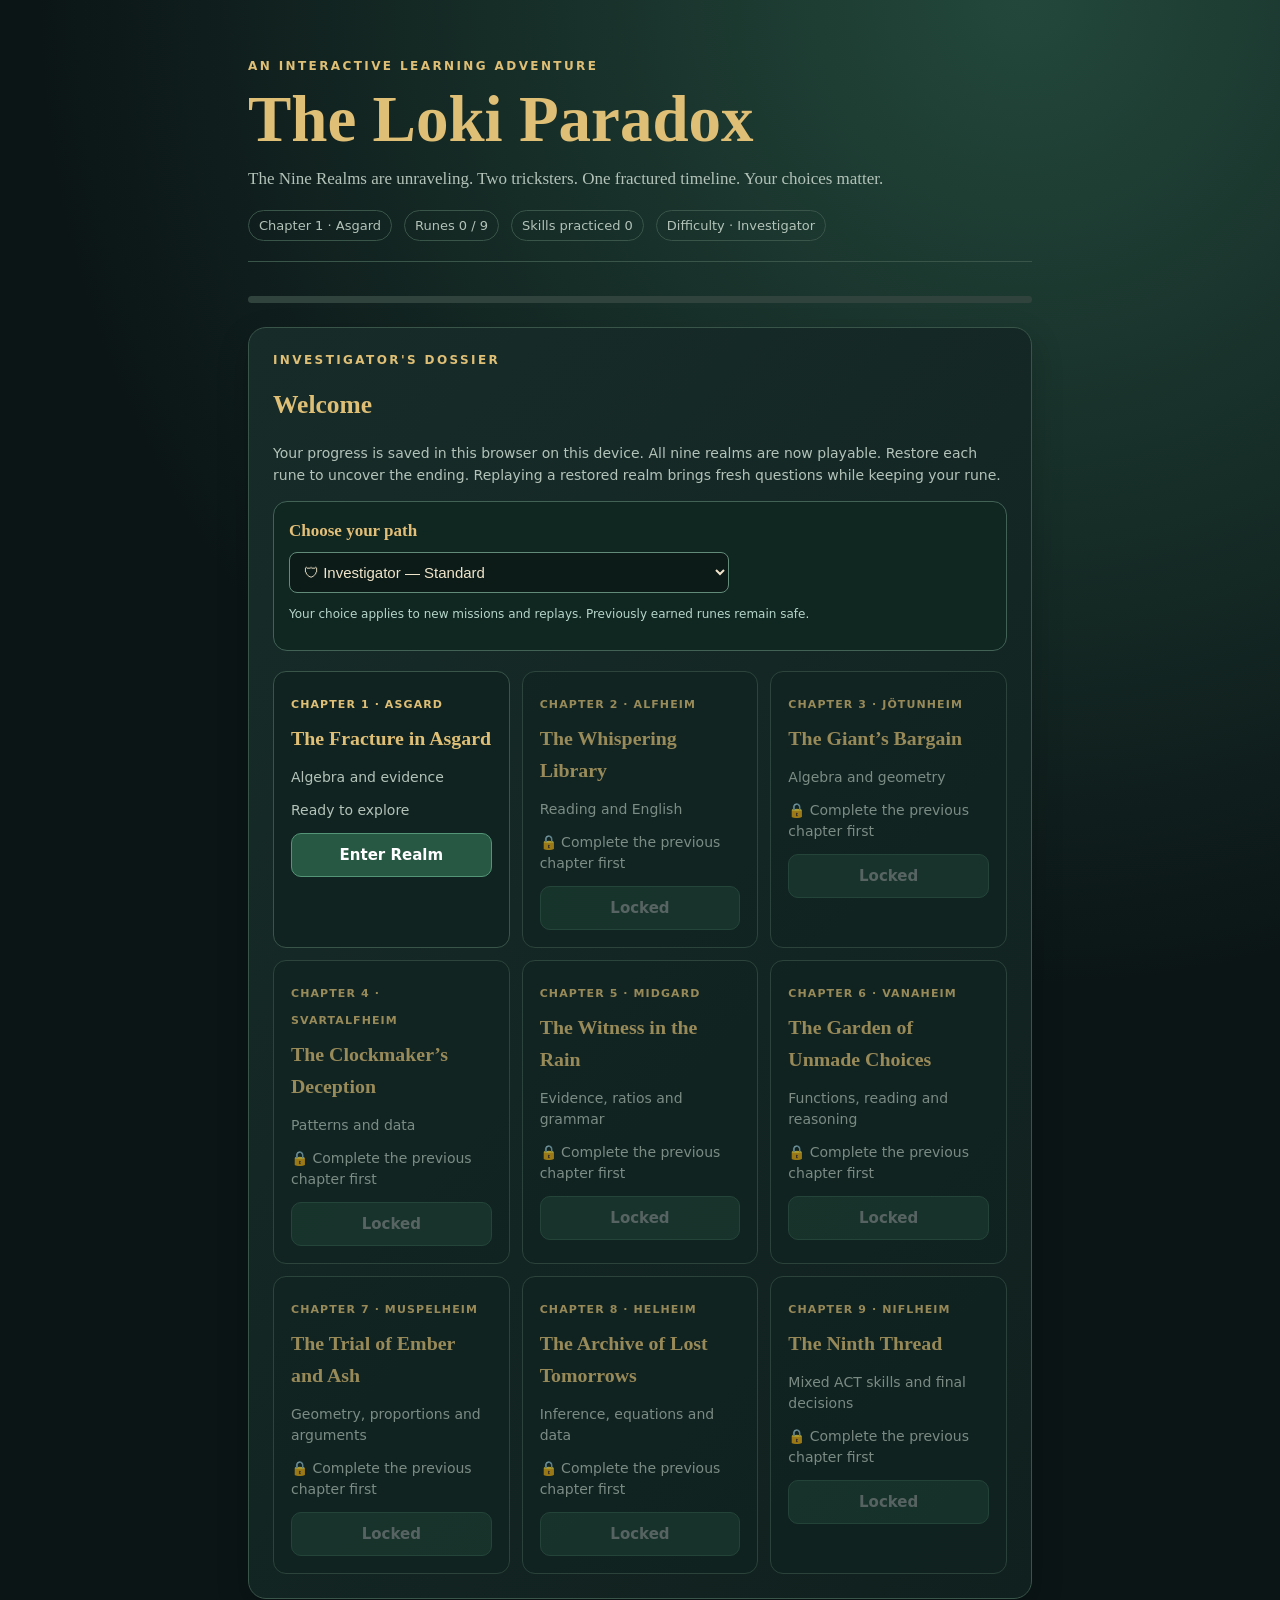
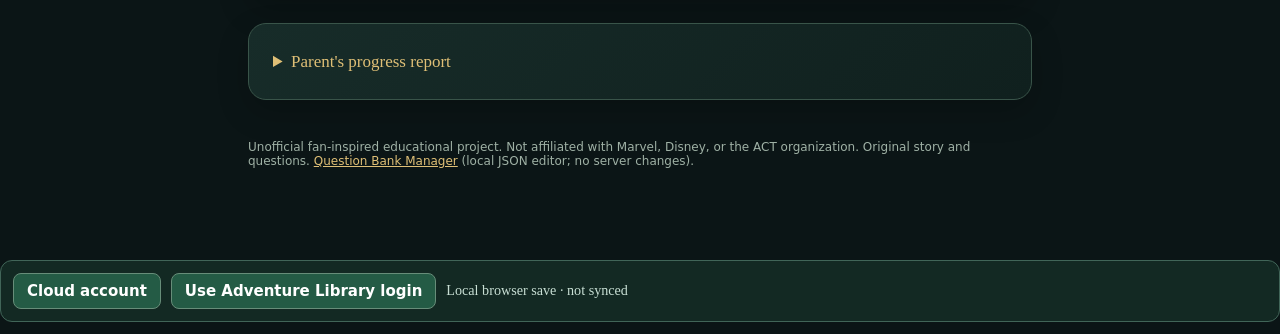
==== loki/index.html @ 4cac071f "Add files via upload" ====
<!doctype html><html lang="en"><head><meta charset="utf-8"><meta name="viewport" content="width=device-width,initial-scale=1"><title>The Loki Paradox — Nine Realms</title><style>:root{color-scheme:dark;--bg:#0b1516;--panel:#142624;--line:#395449;--gold:#dfbf76;--ink:#f3eddc;--muted:#b3c3b9;--green:#4fbb91}*{box-sizing:border-box}body{margin:0;background:radial-gradient(circle at 80% 0,#23483b,transparent 45%),var(--bg);color:var(--ink);font:17px/1.6 Georgia,serif}main{max-width:820px;margin:0 auto;padding:30px 18px 80px}.eyebrow{font:700 12px/1.4 system-ui;letter-spacing:.2em;color:var(--gold);text-transform:uppercase}h1{font-size:clamp(38px,7vw,65px);line-height:1.05;margin:10px 0;color:var(--gold)}h2{color:var(--gold);line-height:1.2}p{margin:12px 0}header{padding:28px 0 20px;border-bottom:1px solid var(--line)}.sub{color:var(--muted)}.panel{background:linear-gradient(135deg,#172c29,#10201e);border:1px solid var(--line);border-radius:18px;padding:24px;margin:24px 0;box-shadow:0 12px 32px #0003}.actions{display:flex;flex-wrap:wrap;gap:10px;margin-top:22px}button{background:#275844;border:1px solid #549577;border-radius:10px;color:white;padding:12px 17px;cursor:pointer;font:600 15px system-ui}button:hover,button:focus-visible{background:#387658;outline:2px solid var(--gold);outline-offset:2px}button.secondary{background:transparent;border-color:#657b6d}button:disabled{opacity:.45;cursor:not-allowed}.topnav{display:flex;justify-content:flex-end;gap:10px;margin-top:16px}.topnav button{font-size:13px;padding:9px 13px}.menu-note{color:var(--muted);font:14px/1.6 system-ui}input{background:#0c1a19;border:1px solid #718d7d;border-radius:8px;padding:12px;color:white;font:inherit;width:100%;max-width:360px}.choices{display:grid;grid-template-columns:repeat(auto-fit,minmax(220px,1fr));gap:10px;margin-top:20px}.choices button{text-align:left;background:#19332d;min-height:64px}.choices button.selected{border-color:var(--gold);background:#385039}.feedback{border-left:3px solid var(--gold);padding:12px 16px;margin:18px 0;background:#25352d}.success{border-color:var(--green)}.bad{border-color:#e7a176}.stats{display:flex;flex-wrap:wrap;gap:12px;color:var(--muted);font:13px system-ui;margin-top:18px}.stats span{border:1px solid var(--line);padding:7px 10px;border-radius:30px}.hidden{display:none}.rune{font-size:55px;color:var(--gold);text-align:center}.small{font:13px/1.5 system-ui;color:var(--muted)}.progress{height:7px;background:#30443d;border-radius:20px;overflow:hidden;margin:18px 0}.progress>div{height:100%;background:var(--gold);transition:width .3s}.art{height:180px;display:grid;place-items:center;background:radial-gradient(ellipse at center,#4d805a44,transparent 70%);font-size:110px;text-shadow:0 0 35px #6edca366}.story{white-space:pre-line}footer{font:12px system-ui;color:#9fb1a5;margin-top:40px}summary{cursor:pointer;color:var(--gold)}@media(max-width:550px){.panel{padding:18px}main{padding:18px 14px}}.chapter-grid{display:grid;grid-template-columns:repeat(auto-fit,minmax(210px,1fr));gap:12px;margin-top:18px}.chapter-card{padding:17px;border:1px solid var(--line);border-radius:13px;background:#102320}.chapter-card h3{color:var(--gold);margin:7px 0}.chapter-card p{font:14px/1.5 system-ui;color:var(--muted)}.chapter-card button{width:100%}.chapter-card.locked{opacity:.65}.rune-earned{display:flex;align-items:center;gap:11px;color:var(--gold)!important}.rune-earned .rune-mark{font:36px/1 Georgia,serif;color:var(--gold);text-shadow:0 0 15px #dfbf7666;min-width:40px;text-align:center}.rune-earned .rune-label{font:13px/1.4 system-ui;color:#c9e3d3}.tag{font:700 11px system-ui;letter-spacing:.1em;text-transform:uppercase;color:var(--gold)}.quote{border-left:3px solid var(--gold);padding-left:15px;margin:18px 0;color:#e8d6a6}.report-table{width:100%;border-collapse:collapse;font:14px/1.6 system-ui}.report-table td{border-bottom:1px solid var(--line);padding:7px 4px}.report-table td:last-child{text-align:right} .difficulty-panel{border:1px solid #426256;border-radius:14px;padding:15px;margin:14px 0 20px;background:#102621}.difficulty-panel label{display:block;font-weight:700;color:#e3bf77;margin-bottom:8px}.difficulty-panel select{background:#0c1b18;color:#f0e5ca;border:1px solid #638b79;border-radius:8px;padding:10px;width:100%;max-width:440px;font-size:15px}.difficulty-panel .small{font-size:12px;color:#b6d5c9}</style><script src="config.js"></script>
<style>
.cloudbar{display:flex;align-items:center;gap:10px;flex-wrap:wrap;margin:12px 0;padding:12px;border:1px solid #416558;border-radius:12px;background:#132923}.cloudbar button{border:1px solid #678d79;border-radius:8px;background:#245b45;color:#fff;padding:8px 13px;cursor:pointer}.cloudbar small{color:#c8dfd4}.cloudmodal{border:1px solid #688978;border-radius:14px;background:#142522;color:#fff;max-width:440px;width:calc(100% - 30px);padding:24px}.cloudmodal input{display:block;width:100%;padding:11px;margin:8px 0 14px;background:#091714;color:white;border:1px solid #718b7f;border-radius:7px}.cloudmodal button{padding:10px;margin:5px;border:1px solid #789c87;background:#265b46;color:white;border-radius:7px;cursor:pointer}.cloudmodal p{color:#c4d9ce}.cloudmodal::backdrop{background:#000b}
</style>
</head><body><main><header><div class="eyebrow">An interactive learning adventure</div><h1>The Loki Paradox</h1><p class="sub">The Nine Realms are unraveling. Two tricksters. One fractured timeline. Your choices matter.</p><div class="stats"><span id="chapterStat">Chapter 1 · Asgard</span><span id="runeStat">Runes 0 / 9</span><span id="skillStat">Skills practiced 0</span><span id="difficultyStat">Difficulty · Investigator</span></div></header><nav class="topnav"><button id="saveExit" class="secondary" type="button">Save &amp; Exit</button></nav><div class="progress"><div id="bar" style="width:0%"></div></div><section class="panel" id="game" aria-live="polite"></section><details class="panel"><summary>Parent's progress report</summary><div id="report"></div><p class="small">Progress is saved only in this browser on this device. No information is transmitted to a server.</p><button class="secondary" id="reset">Reset adventure</button></details><footer>Unofficial fan-inspired educational project. Not affiliated with Marvel, Disney, or the ACT organization. Original story and questions. <a href="question-manager.html" style="color:var(--gold)">Question Bank Manager</a> (local JSON editor; no server changes).</footer></main><div class="cloudbar"><button type="button" id="cloudButton">Cloud account</button><button type="button" id="libraryConnect">Use Adventure Library login</button><small id="cloudStatus" role="status">Local browser save · not synced</small></div>
<dialog id="cloudDialog" class="cloudmodal"><h2>Cloud progress</h2><p>Use a nickname and password to sync between devices. No email address needed.</p><label for="cloudUser">Username</label><input id="cloudUser" autocomplete="username" maxlength="60"><label for="cloudPass">Password (12+ characters)</label><input id="cloudPass" type="password" autocomplete="current-password"><div><button id="cloudLogin" type="button">Sign in</button><button id="cloudRegister" type="button">Create account</button><button id="cloudLogout" type="button">Sign out</button><button id="cloudClose" type="button">Close</button></div><p id="cloudMessage" role="status"></p></dialog>
<script>
const KEY='loki-paradox-v1';
const chapters=[
{realm:'Asgard',name:'The Fracture in Asgard',rune:'ᚨ',theme:'Algebra and evidence',intro:`A doorway of green fire opens beneath your feet. When the world steadies, you stand in a hall threaded with golden light. A man in a rumpled TVA jacket studies a glowing device. Beside him, a figure in ancient Asgardian armor examines a cracked rune.\n\n“Wonderful,” says the first. “They sent us an investigator.”\n\n“An investigator who might actually be useful,” replies the second.\n\nThey both turn toward you.`,choices:['Ask why either Loki should be trusted.','Demand to see the broken rune.','Ask what happened to Yggdrasil.'],replies:['“Excellent instinct,” says the armored Loki. “Distrust is healthy.” The TVA Loki sighs. “In moderation.”','“Direct. I approve,” says the TVA Loki. “You approve of anything that moves the conversation along,” replies the other.','“Someone cut a thread at the roots,” says the armored Loki. “And naturally,” adds the TVA Loki, “everyone suspects us.”'],puzzles:[
{skill:'Algebra I · Linear equations',title:'The Broken Coordinate',story:'The first seal is inscribed with a numerical ward. “A child could solve this,” says the TVA Loki. His mythic counterpart raises an eyebrow. “Then you should have no difficulty.”',question:'3x + 7 = 28. What is x?',answers:['5','7','9','12'],correct:1,hint:'Undo the addition first: subtract 7 from both sides.',explain:'3x + 7 = 28 → 3x = 21 → x = 7.'},
{skill:'English · Punctuation',title:'The Archivist’s Report',story:'A TVA report has been tampered with. Its punctuation determines whether the warning can be trusted.',question:'Which sentence is correctly punctuated?',answers:['Loki however refused to explain.','Loki, however, refused to explain.','Loki however, refused to explain.','Loki, however refused to explain.'],correct:1,hint:'“However” interrupts the sentence and needs punctuation on both sides.',explain:'When “however” is an interrupter, commas set it off: “Loki, however, refused to explain.”'},
{skill:'Algebra I · Substitution',title:'The Nine-Realm Gate',story:'The gate requires a value, not a guess. Beyond it, the branches of Yggdrasil tremble.',question:'If y = 2x + 3 and x = 4, what is y?',answers:['9','11','14','17'],correct:1,hint:'Replace x with 4, then multiply before adding.',explain:'y = 2(4) + 3 = 8 + 3 = 11.'},
{skill:'Reading · Evidence',title:'The Trickster’s Testimony',story:'A witness statement reads: “The portal opened only after the bell rang. Before the bell, the corridor was empty.”',question:'Which conclusion is best supported?',answers:['Someone opened the portal before the bell.','The corridor was occupied before the bell.','The portal opened after the bell rang.','The bell caused the portal to malfunction.'],correct:2,hint:'Choose what the statement directly supports, not a possible explanation.',explain:'The statement explicitly places the portal opening after the bell. It does not establish a cause.'},
{skill:'Algebra I · Inequalities',title:'The Last Thread',story:'A final rune glows above a collapsing bridge. “There is still time,” Loki says. “Probably.”',question:'Solve: 2x − 3 > 7',answers:['x > 2','x > 5','x < 5','x > 10'],correct:1,hint:'Add 3 to both sides, then divide both sides by 2.',explain:'2x − 3 > 7 → 2x > 10 → x > 5.'}],end:`The rune rises from the stone and settles into your palm, warm as sunlight. High above, a fractured branch of Yggdrasil knits itself together.\n\n“Impressive,” says the TVA Loki, sounding almost sincere.\n\nThe other Loki studies the horizon. “Eight realms remain. And whoever started this knows we are coming.”`},
{realm:'Alfheim',name:'The Whispering Library',rune:'ᛚ',theme:'Reading and English',intro:`Alfheim's library floats among silver trees. Books drift through the air like sleepy birds. A librarian made of moonlight blocks the entrance.\n\n“Only truth may enter,” she whispers.\n\n“Then we're doomed,” mutters the TVA Loki.\n\n“Speak for yourself,” says the armored Loki, looking entirely too pleased with himself.\n\nOn the desk lies a prophecy signed with Loki's name—twice.`,choices:['Inspect the two signatures.','Ask the librarian who last touched the prophecy.','Ask both Lokis for an alibi.'],replies:['The signatures look alike, but one is written in ink that glows backward. “I never use purple,” says the TVA Loki. “Except on Thursdays,” adds the other.','“A masked visitor,” says the librarian. “Very mysterious,” says the armored Loki. “That narrows it down to everyone in this room,” replies the TVA Loki.','“I was saving the universe,” says one. “I was minding my business,” says the other. “Neither answer inspires confidence,” the librarian observes.'],puzzles:[
{skill:'Reading · Main idea',title:'The Living Manuscript',story:'A page writes itself: “Each night, the library loses a memory. At dawn, the books rearrange themselves to hide the missing story. The librarians fear that soon no one will remember the first disappearance.”',question:'What is the central idea of the passage?',answers:['The librarians prefer working at dawn.','The library is gradually losing memories and concealing the loss.','The books are being sold at night.','A visitor wants to reorganize the shelves.'],correct:1,hint:'Look for the idea supported by every sentence.',explain:'All three sentences describe lost memories and the library’s attempts to hide them.'},
{skill:'English · Subject–verb agreement',title:'The Forged Prophecy',story:'“Whoever forged this has terrible grammar,” the TVA Loki says. “A crime worse than forgery,” says the other, dryly.',question:'Choose the sentence with correct subject–verb agreement.',answers:['The collection of ancient scrolls are missing.','The collection of ancient scrolls is missing.','The collection of ancient scrolls were missing.','The collection of ancient scrolls have missing.'],correct:1,hint:'The subject is “collection,” not “scrolls.”',explain:'“Collection” is singular, so it takes “is.”'},
{skill:'Reading · Inference',title:'A Clue in the Margins',story:'The librarian says, “No mortal has entered since the eclipse. Yet fresh footprints lead from the window to the locked archive.” The window is open.',question:'Which inference is most reasonable?',answers:['The librarian definitely made the footprints.','Someone may have entered through the window.','The eclipse caused the footprints.','The archive has never been locked.'],correct:1,hint:'Use the physical evidence without assuming you know who made it.',explain:'Fresh footprints and an open window suggest a possible entrance, but do not prove who entered.'},
{skill:'English · Concision',title:'The Redundant Rune',story:'A spell repeats itself until the shelves begin to shake. “The rune is as long-winded as my brother,” says the armored Loki. “I’m not your brother,” says the TVA Loki. “An improvement, then.”',question:'Which revision is clearest and most concise?',answers:['Due to the fact that the door was locked, we could not enter.','We could not enter because the door was locked.','The locked door was a door that prevented entry.','We could not enter on account of the fact of the locked door.'],correct:1,hint:'Prefer direct language without unnecessary phrases.',explain:'“Because” conveys the relationship clearly without extra words.'},
{skill:'Reading · Text evidence',title:'The Last Page',story:'The prophecy reads: “The thief did not take the rune. The thief took the name of the one who guarded it.” A second line appears: “Find the keeper whose portrait has no inscription.”',question:'What should the investigator examine next?',answers:['Every rune in the library','The portraits of the keepers','The library’s oldest clock','The garden outside'],correct:1,hint:'Follow the explicit instruction in the second line.',explain:'The text directs the investigator to find a keeper’s portrait missing its inscription.'}],end:`Behind a nameless portrait, you find a silver rune and a scrap of paper bearing a single word: *BARGAIN*.\n\n“Jötunheim,” says the armored Loki. “I dislike that place.”\n\n“Wonderful,” says the TVA Loki. “A realm where everyone is taller than your ego.”\n\nThe librarian smiles for the first time. “The thief is collecting more than runes.”`},
{realm:'Jötunheim',name:'The Giant’s Bargain',rune:'ᚷ',theme:'Algebra and geometry',intro:`Snow blows sideways across the bridge to Jötunheim. A frost giant named Hrim towers above the gate, holding a tiny gold key between two fingers.\n\n“Answer my riddles,” he booms, “and the key is yours.”\n\n“Or,” says the TVA Loki, “we could negotiate.”\n\n“You have nothing I want,” Hrim replies.\n\n“An unusually accurate assessment,” murmurs the armored Loki.`,choices:['Accept the giant’s challenge.','Ask what the key unlocks.','Ask Loki whether he has a plan.'],replies:['Hrim grins. “Good. At least one of you has courage.” Both Lokis suddenly find the snow fascinating.','“A vault of stolen names,” says Hrim. The TVA Loki goes still. “That sounds… uncomfortably familiar.”','“Several,” says the TVA Loki. “Any of them good?” you ask. “Define good,” says the armored Loki.'],puzzles:[
{skill:'Algebra I · Proportions',title:'The Giant’s Map',story:'Hrim unrolls a map so large the TVA Loki must stand on it to keep it from blowing away.',question:'On the map, 2 inches represent 10 miles. How many miles do 7 inches represent?',answers:['14','25','35','70'],correct:2,hint:'Find the number of miles represented by 1 inch, then multiply by 7.',explain:'10 ÷ 2 = 5 miles per inch. 7 × 5 = 35 miles.'},
{skill:'Geometry · Area',title:'The Ice Bridge',story:'A rectangular bridge must be covered with protective runes. “I could simply teleport,” says the armored Loki. “You could also help,” replies the TVA Loki.',question:'A bridge is 12 feet long and 5 feet wide. What is its area?',answers:['17 square feet','34 square feet','60 square feet','120 square feet'],correct:2,hint:'Area of a rectangle = length × width.',explain:'12 × 5 = 60 square feet.'},
{skill:'Algebra I · Two-step equations',title:'The Locked Chest',story:'A chest glows with a cold blue light. Hrim says, “The lock answers only to balance.”',question:'Solve: 4x − 6 = 18',answers:['3','4','6','8'],correct:2,hint:'Add 6, then divide by 4.',explain:'4x = 24, so x = 6.'},
{skill:'Math · Percentages',title:'The Frost Tax',story:'Hrim demands a fee for passage. “Of course there’s a tax,” says the TVA Loki. “Even giants have bureaucracy.”',question:'A merchant charges 20% of 45 gold pieces. How many gold pieces is the fee?',answers:['5','9','20','25'],correct:1,hint:'20% = 0.20. Multiply by 45.',explain:'0.20 × 45 = 9 gold pieces.'},
{skill:'Reading · Logical inference',title:'The Bargain’s Fine Print',story:'The agreement reads: “The key will open the vault only if the moonstone is placed on the pedestal first.” You have the key but no moonstone.',question:'Which statement is supported by the agreement?',answers:['The key will open the vault without a moonstone.','The moonstone must be placed first for the key to work.','The moonstone is inside the vault.','The giant has already opened the vault.'],correct:1,hint:'Identify the stated necessary condition.',explain:'The text makes placing the moonstone a requirement before the key can open the vault.'}],end:`Hrim bows—barely—and hands you the key. A tiny inscription glitters along its edge: *The clockmaker knows where the names go.*\n\n“Excellent,” says the TVA Loki. “We have a key to a vault we cannot open.”\n\n“And a lead,” says the armored Loki. “Svartalfheim.”\n\nThe wind carries a strange sound: the ticking of a clock beneath the ice.`},
{realm:'Svartalfheim',name:'The Clockmaker’s Deception',rune:'ᛋ',theme:'Patterns and data',intro:`Below the mountains, the forges of Svartalfheim blaze. Thousands of brass clocks hang from the ceiling. None show the same time.\n\n“Delightful,” says the TVA Loki. “A workshop dedicated to my least favorite concept: deadlines.”\n\nThe armored Loki touches a broken clock. “Someone is stealing seconds.”\n\nA brass automaton rolls forward. “Only those who can restore the sequence may meet the Clockmaker.”`,choices:['Study the clocks before speaking.','Question the automaton.','Ask both Lokis to stop arguing for one minute.'],replies:['You notice that some clocks run backward. “Very observant,” says the TVA Loki. “Unlike someone I know,” adds the armored Loki.','“The Clockmaker is absent,” says the automaton. “Suspiciously convenient,” replies the TVA Loki.','They manage eleven seconds of silence. “A new record,” says the armored Loki.'],puzzles:[
{skill:'Math · Number patterns',title:'The Missing Second',story:'Four clock faces flash in sequence. “Surely this one is easy,” says the TVA Loki, who has not offered an answer.',question:'What number comes next: 3, 7, 11, 15, ___?',answers:['17','18','19','21'],correct:2,hint:'Find the constant difference between consecutive numbers.',explain:'Each number increases by 4, so 15 + 4 = 19.'},
{skill:'Algebra I · Functions',title:'The Brass Gear',story:'A gear is labeled with an input-output rule. “It eats numbers,” says the armored Loki. “Relatable,” says the TVA Loki.',question:'If f(x) = 3x − 2, what is f(5)?',answers:['11','13','15','17'],correct:1,hint:'Substitute 5 for x and multiply first.',explain:'f(5) = 3(5) − 2 = 13.'},
{skill:'Math · Data interpretation',title:'The Stolen Hours',story:'A ledger lists seconds stolen from three realms: Asgard 12, Alfheim 18, Jötunheim 15.',question:'How many seconds were stolen in total?',answers:['33','35','45','54'],correct:2,hint:'Add all three values.',explain:'12 + 18 + 15 = 45 seconds.'},
{skill:'English · Transitions',title:'The Clockmaker’s Note',story:'A note reads: “The machine was carefully repaired. ___, it failed the next morning.”',question:'Which transition best completes the sentence?',answers:['Therefore','However','For example','Similarly'],correct:1,hint:'The second sentence contrasts with the first.',explain:'“However” signals the unexpected contrast between repair and failure.'},
{skill:'Algebra I · Linear relationships',title:'The Final Mechanism',story:'A clock loses 2 minutes every hour. “Finally,” says the TVA Loki, “a clock with my work ethic.”',question:'After 6 hours, how many minutes has the clock lost?',answers:['3','8','12','18'],correct:2,hint:'Multiply the hourly loss by the number of hours.',explain:'2 minutes per hour × 6 hours = 12 minutes.'}],end:`The final gear clicks into place. A fourth rune emerges, along with a recording in a voice neither Loki recognizes: “The first four branches were merely a test.”\n\nThe TVA Loki looks up. “I hate tests.”\n\n“You dislike being evaluated,” says the armored Loki.\n\nOn the workshop wall, five more realm symbols begin to glow. Someone is waiting at the roots of Yggdrasil.\n\n**To be continued.**`},
{"realm": "Midgard", "name": "The Witness in the Rain", "rune": "ᛗ", "theme": "Evidence, ratios and grammar", "intro": "Rain streaks the windows of a deserted Midgard train station. Every departure board reads TOMORROW, though the clocks insist it is yesterday.\n\nA teenage station keeper has left a sketch of a stranger wearing a crown of branches.\n\n“Clearly a fan,” says the TVA Loki, studying the portrait.\n\n“Of me?” asks the armored Loki.\n\n“Of dramatic headwear.”\n\nSomeone has erased the keeper's memory, but left five clues hidden in the station.", "choices": ["Examine the sketch for overlooked details.", "Question the two Lokis about the erased memory.", "Follow the footprints beneath the departure board."], "replies": ["The crown has nine branches, but one is drawn upside down. “A forgery,” says the armored Loki. “Or a very ambitious hairstyle,” says TVA Loki.", "“I erase memories only when necessary,” says TVA Loki. “That is not reassuring,” says his counterpart. “It wasn't intended to be.”", "The footprints stop in front of a wall. “Secret door,” says one Loki. “Or poor architectural planning,” says the other."], "puzzles": [{"skill": "Reading · Inference", "title": "The Keeper's Note", "story": "A damp note survives beneath a bench.", "question": "'The stranger arrived after the final train left. No passengers remained on the platform.' What follows?", "answers": ["The stranger rode the final train.", "The stranger arrived when the platform was empty.", "The keeper left on the final train.", "The stranger caused the train to leave."], "correct": 1, "hint": "Focus on the sequence and the explicitly empty platform.", "explain": "The stranger arrived after the train left, when no passengers remained."}, {"skill": "Algebra I · Ratios", "title": "The Vanishing Tickets", "story": "A ticket machine dispenses clues instead of tickets.", "question": "A code uses 3 green marks for every 2 gold marks. If there are 12 green marks, how many gold?", "answers": ["6", "8", "10", "18"], "correct": 1, "hint": "The scale factor from 3 to 12 is 4.", "explain": "2 × 4 = 8 gold marks."}, {"skill": "English · Agreement", "title": "The Forged Announcement", "story": "A sentence flickers across the board.", "question": "Which sentence is grammatically correct?", "answers": ["Neither of the Lokis are admitting anything.", "Neither of the Lokis is admitting anything.", "Neither of the Lokis were admitting anything.", "Neither of the Lokis have admitted anything."], "correct": 1, "hint": "'Neither' is singular in this construction.", "explain": "'Neither ... is' uses singular subject–verb agreement."}, {"skill": "Data · Interpretation", "title": "The Delayed Trains", "story": "The station ledger lists delays of 4, 7, 5 and 8 minutes.", "question": "What is the mean delay?", "answers": ["5", "6", "7", "8"], "correct": 1, "hint": "Add all four delays, then divide by four.", "explain": "(4+7+5+8)/4 = 24/4 = 6 minutes."}, {"skill": "Algebra I · Linear equations", "title": "The Wall Without a Door", "story": "The final panel has an equation scratched into the stone.", "question": "Solve 4x − 9 = 19.", "answers": ["5", "7", "8", "10"], "correct": 1, "hint": "Add 9, then divide by 4.", "explain": "4x = 28, so x = 7."}], "end": "The wall opens. Behind it hangs a painting of Yggdrasil with a figure standing at its roots: a woman woven from discarded timelines.\n\nBeneath the portrait: THE KEEPER OF UNCHOSEN THINGS.\n\n“Someone is collecting what history forgets,” says TVA Loki.\n\n“And what have you forgotten?” asks the armored Loki.\n\nFor once, neither answers. The fifth rune ignites."},
{"realm": "Vanaheim", "name": "The Garden of Unmade Choices", "rune": "ᚹ", "theme": "Functions, reading and reasoning", "intro": "In Vanaheim, every flower blooms in two colors at once. Paths fork and rejoin in impossible loops. A gardener offers three seeds: one for the past, one for the future, and one for a choice never made.\n\n“Pick the future,” advises TVA Loki.\n\n“Pick the interesting one,” says the armored Loki.\n\n“Those are rarely the same,” replies the gardener.\n\nAt the garden's heart, a silver mirror shows an unfamiliar woman sewing branches onto a dark tree.", "choices": ["Ask the gardener what the mirror shows.", "Inspect the three seeds before choosing.", "Ask the Lokis whether they recognize the woman."], "replies": ["“The Keeper,” whispers the gardener. “She tends what never happened.” “That's an alarming hobby,” says TVA Loki.", "One seed is warm, one is cold, and one casts no shadow. “I vote for the suspicious one,” says the armored Loki. “Naturally,” says TVA Loki.", "Both Lokis deny knowing her a fraction too quickly. “Compelling,” you say. “We're naturally compelling,” replies one."], "puzzles": [{"skill": "Algebra I · Functions", "title": "The Blooming Pattern", "story": "Each seed grows according to a simple rule.", "question": "If f(x) = 3x + 1, what is f(4)?", "answers": ["10", "12", "13", "16"], "correct": 2, "hint": "Substitute 4 for x.", "explain": "3(4)+1=13."}, {"skill": "Reading · Tone", "title": "The Gardener's Warning", "story": "A message is etched into a watering can.", "question": "'You may enter, if you are willing to lose what you hoped to find.' The tone is primarily:", "answers": ["playful", "cautionary", "celebratory", "indifferent"], "correct": 1, "hint": "Consider whether the speaker is warning or congratulating.", "explain": "The sentence warns of a possible cost."}, {"skill": "English · Concision", "title": "The Overgrown Sentence", "story": "The roots tangle around a badly written sentence.", "question": "Which revision is clearest and most concise?", "answers": ["Due to the fact that it rained, the garden was wet.", "The garden was wet because of the fact that rain fell.", "Because it rained, the garden was wet.", "The garden, which was wet, had been made wet by rain."], "correct": 2, "hint": "Remove unnecessary phrases while preserving meaning.", "explain": "'Because it rained, the garden was wet' is concise and clear."}, {"skill": "Math · Probability", "title": "The Seed Pouch", "story": "A pouch holds 3 green seeds and 2 gold seeds.", "question": "If one seed is drawn at random, what is the probability it is gold?", "answers": ["1/5", "2/5", "3/5", "2/3"], "correct": 1, "hint": "Probability = favorable outcomes / total outcomes.", "explain": "2 gold out of 5 total gives 2/5."}, {"skill": "Algebra I · Inequalities", "title": "The Last Fork", "story": "A living gate asks for a safe range.", "question": "Solve 5x + 2 ≤ 22.", "answers": ["x ≤ 4", "x ≥ 4", "x ≤ 5", "x ≥ 5"], "correct": 0, "hint": "Subtract 2, then divide by 5.", "explain": "5x≤20, so x≤4."}], "end": "The mirror clears. The Keeper speaks through it, her voice like pages turning.\n\n“I did not fracture the realms to destroy them. I did it because one choice was stolen from me.”\n\nTVA Loki goes very still.\n\nThe armored Loki notices. “You know what she means.”\n\n“Not yet,” says TVA Loki.\n\nBut his face suggests otherwise. The sixth rune glows between the roots."},
{"realm": "Muspelheim", "name": "The Trial of Ember and Ash", "rune": "ᛋ", "theme": "Geometry, proportions and arguments", "intro": "Muspelheim burns beneath a sky of sparks. A bridge of black glass leads to a hall where a fire-giant judge weighs memories on a scale.\n\n“The court recognizes two defendants named Loki,” booms the judge.\n\n“An administrative nightmare,” says TVA Loki.\n\n“A flattering coincidence,” says the armored one.\n\nThe judge turns to you. “Investigator, prove that the accused can be trusted with the next rune.”\n\nBoth Lokis look deeply offended that this requires proof.", "choices": ["Demand to examine the judge's evidence.", "Offer to defend the Lokis, reluctantly.", "Ask what happened to the Keeper's stolen choice."], "replies": ["“Excellent,” says TVA Loki. “An actual procedure.” “You like procedures now?” asks the armored Loki. “Only when they save me.”", "“Reluctantly?” repeats the armored Loki. “Very reluctantly,” says TVA Loki. “We're learning so much about loyalty.”", "The judge's flames dim. “The TVA pruned a branch that should have lived.” TVA Loki says nothing."], "puzzles": [{"skill": "Geometry · Area", "title": "The Ember Tile", "story": "A floor tile glows when its area is named.", "question": "A rectangle measures 8 units by 6 units. What is its area?", "answers": ["14", "28", "48", "56"], "correct": 2, "hint": "Area = length × width.", "explain": "8×6=48 square units."}, {"skill": "Math · Proportions", "title": "The Furnace Dial", "story": "The furnace doubles every setting.", "question": "A map scale is 1 inch to 5 miles. How far is 7 inches?", "answers": ["12 miles", "25 miles", "35 miles", "40 miles"], "correct": 2, "hint": "Multiply 7 by 5.", "explain": "7×5=35 miles."}, {"skill": "Reading · Argument", "title": "The Judge's Claim", "story": "The judge says: 'The bridge broke after Loki crossed it. Therefore Loki broke it.'", "question": "What is the flaw in the judge's reasoning?", "answers": ["It uses a mathematical formula.", "It assumes sequence proves causation.", "It provides too much evidence.", "It contradicts the bridge's color."], "correct": 1, "hint": "Does 'after' always mean 'because of'?", "explain": "An event happening afterward does not prove it was caused by the earlier event."}, {"skill": "English · Transitions", "title": "The Defense Statement", "story": "A testimony needs the right transition.", "question": "'The evidence seemed convincing. ___, a key witness had never visited the bridge.'", "answers": ["Therefore", "However", "Similarly", "For example"], "correct": 1, "hint": "The second sentence contrasts with the first.", "explain": "'However' signals a contrast."}, {"skill": "Algebra I · Equations", "title": "The Fire Seal", "story": "A red-gold equation blocks the exit.", "question": "Solve 2(x + 4) = 22.", "answers": ["7", "9", "11", "15"], "correct": 0, "hint": "Divide both sides by 2 first.", "explain": "x+4=11, so x=7."}], "end": "The judge lowers his hammer. “The accused may pass. The investigator has demonstrated sound judgment.”\n\n“Finally, someone recognizes my innocence,” says the armored Loki.\n\n“The verdict was not innocence,” TVA Loki points out.\n\nThe judge gives you the seventh rune and a warning: “The Keeper is not your enemy. But she may become one if you mistake justice for obedience.”\n\nA doorway of flame opens toward Helheim."},
{"realm": "Helheim", "name": "The Archive of Lost Tomorrows", "rune": "ᚺ", "theme": "Inference, equations and data", "intro": "Helheim is quieter than you expected. Endless shelves hold jars of light: futures that never happened.\n\nThe Keeper waits beside a table with one empty jar.\n\n“Before you judge me,” she says, “you must learn what was taken.”\n\nTVA Loki stares at the empty jar. “That timeline was classified.”\n\n“Convenient,” says the armored Loki. “You do enjoy that word.”\n\nThe Keeper offers you five records. Only by understanding them can you decide whom to believe.", "choices": ["Ask the Keeper to tell her story first.", "Ask TVA Loki why the timeline was classified.", "Examine the empty jar for evidence."], "replies": ["“I was meant to protect a branch,” she says. “The TVA erased it. I remembered anyway.” TVA Loki lowers his eyes.", "“Because it was dangerous,” TVA Loki says. “To whom?” asks his counterpart. No answer comes.", "The jar bears a label: CHOICE 9 — UNRESOLVED. A tiny green spark flickers inside."], "puzzles": [{"skill": "Reading · Evidence", "title": "The Keeper's Record", "story": "An entry reads: 'The branch was removed at noon. The Keeper arrived at dusk.'", "question": "Which conclusion is supported?", "answers": ["The Keeper removed the branch.", "The Keeper arrived after the removal.", "The branch was restored at dusk.", "The TVA arrived at dusk."], "correct": 1, "hint": "Compare noon and dusk.", "explain": "The Keeper arrived later than the recorded removal."}, {"skill": "Algebra I · Substitution", "title": "The Jar's Number", "story": "A jar lights up when its value is calculated.", "question": "If y = 5x − 2 and x = 3, what is y?", "answers": ["11", "13", "15", "17"], "correct": 1, "hint": "Multiply first, then subtract 2.", "explain": "5(3)−2=13."}, {"skill": "Data · Median", "title": "The Forgotten Years", "story": "Five records show delays of 2, 5, 7, 9 and 12 years.", "question": "What is the median delay?", "answers": ["5", "7", "9", "12"], "correct": 1, "hint": "The median is the middle value in ordered data.", "explain": "The middle of five ordered numbers is 7."}, {"skill": "English · Clarity", "title": "The Contradictory Report", "story": "A report contains an unclear pronoun.", "question": "Which revision makes the meaning clearest?", "answers": ["When the Keeper met the guard, she was frightened.", "The guard frightened her when she met the Keeper.", "The Keeper was frightened when she met the guard.", "When she met her, she was frightened."], "correct": 2, "hint": "Name the person who felt frightened.", "explain": "The revision explicitly identifies the Keeper as frightened."}, {"skill": "Logic · Conditional reasoning", "title": "The Ninth Record", "story": "The archive has one final rule.", "question": "'If the final rune is restored, the door opens.' The rune is restored. What follows?", "answers": ["The door opens.", "The door stays closed.", "The rune was never lost.", "The Keeper disappears."], "correct": 0, "hint": "Apply the given if–then statement.", "explain": "The stated condition has been met, so the door opens."}], "end": "The eighth rune lifts from the empty jar. The Keeper doesn't try to stop you.\n\n“I never wanted the realms destroyed,” she says. “I wanted the stolen branch returned.”\n\nTVA Loki finally speaks. “I signed the order. I thought I was protecting the timeline.”\n\nThe armored Loki's expression hardens. “Then perhaps the last trial is yours.”\n\nThe Keeper opens a path to the roots of Yggdrasil. “Bring me the ninth rune,” she says. “Then choose.”"},
{"realm": "Niflheim", "name": "The Ninth Thread", "rune": "ᛟ", "theme": "Mixed ACT skills and final decisions", "intro": "Mist rolls between the roots of Yggdrasil. Eight recovered runes circle you like small stars. The ninth lies inside a knot of light and shadow.\n\nThe Keeper stands on one side. The two Lokis stand on the other.\n\n“No tricks,” you say.\n\nThe armored Loki looks wounded. “You take away everything that makes me interesting.”\n\nTVA Loki gives a small, tired smile. “For once, I agree with the investigator.”\n\nThe final seal requires five answers—and then a choice no prophecy can make for you.", "choices": ["Demand the truth from both Lokis.", "Ask the Keeper what restoration would cost.", "Promise to choose only after seeing all the evidence."], "replies": ["TVA Loki admits he approved the pruning. The other admits he knew a forgotten branch survived. “We're all having a wonderfully honest day,” he says.", "“The branch can return,” says the Keeper, “but it must grow beside the others, not over them.” The Lokis exchange a wary glance.", "“Wise,” says TVA Loki. “Suspiciously wise,” says the armored Loki. “Are you certain she's not one of us?”"], "puzzles": [{"skill": "Algebra I · Linear equations", "title": "The Root Equation", "story": "The final gate burns with green fire.", "question": "Solve 3(x − 2) = 18.", "answers": ["4", "6", "8", "10"], "correct": 2, "hint": "Divide by 3, then add 2.", "explain": "x−2=6, so x=8."}, {"skill": "Reading · Central idea", "title": "The Keeper's Testimony", "story": "The Keeper says: 'A choice erased is not a choice undone. Someone must remember what was lost.'", "question": "What is the central idea?", "answers": ["Forgetting makes decisions harmless.", "Lost choices still have consequences.", "Every decision should be reversed.", "Memories are always inaccurate."], "correct": 1, "hint": "What does the speaker say about erased choices?", "explain": "The passage emphasizes the lasting consequences of lost choices."}, {"skill": "English · Sentence structure", "title": "The Final Record", "story": "A sentence needs revision before it can be archived.", "question": "Which sentence is grammatically complete?", "answers": ["Although the tree was damaged.", "Because the roots were tangled.", "The tree survived despite the damage.", "While the Lokis argued."], "correct": 2, "hint": "A complete sentence needs an independent clause.", "explain": "'The tree survived despite the damage' stands on its own."}, {"skill": "Math · Percentages", "title": "The Ninth Seal", "story": "The seal measures restoration progress.", "question": "Eight of ten branches have healed. What percent is that?", "answers": ["60%", "75%", "80%", "90%"], "correct": 2, "hint": "Convert 8/10 to a percentage.", "explain": "8÷10=0.8=80%."}, {"skill": "Logic · Conclusions", "title": "The Unwritten Ending", "story": "A final inscription reads: 'Restoration requires truth and consent.'", "question": "Which plan follows both conditions?", "answers": ["Restore the branch secretly.", "Ask everyone but hide the evidence.", "Reveal the truth and seek agreement.", "Destroy the remaining branches."], "correct": 2, "hint": "Both truth and consent must be present.", "explain": "Only revealing the truth and seeking agreement satisfies both requirements."}], "end": "The ninth rune rises. All nine symbols wheel above you, and the roots of Yggdrasil shine gold.\n\nYou refuse the false choice between erasing the Keeper and letting the realms collapse. Instead, you reveal the forgotten record, restore the lost branch beside the others, and demand that the TVA preserve the truth.\n\nThe Keeper's hands tremble as the first new leaf unfolds.\n\n“I thought I had to break the world to be remembered,” she whispers.\n\n“An understandable overreaction,” says the armored Loki.\n\n“Do not encourage her,” TVA Loki replies.\n\nThe branches settle. Nine realms breathe again.\n\nTVA Loki offers you a badge: INVESTIGATOR OF UNWRITTEN POSSIBILITIES.\n\nThe armored Loki bows extravagantly. “You have done the impossible. You've made both of us admit we were wrong.”\n\n“Temporarily,” TVA Loki says.\n\nFar above, a tenth spark flickers among the leaves.\n\nNeither Loki mentions it.\n\nTHE END — FOR NOW."}
];
const questionVariants={"0":[[["Solve: 4x + 5 = 33. What is x?",["6","7","8","9"],1,"Subtract 5, then divide by 4.","4x=28, so x=7."],["Solve: 5x − 6 = 29. What is x?",["5","6","7","8"],2,"Add 6 to both sides, then divide by 5.","5x=35, so x=7."]],[["Which sentence uses commas correctly?",["The portal, however was locked.","The portal however, was locked.","The portal, however, was locked.","The portal however was locked."],2,"An interrupting 'however' needs commas on both sides.","'The portal, however, was locked.' sets off the interrupter."],["Which sentence is correctly punctuated?",["The trickster, meanwhile, vanished.","The trickster meanwhile, vanished.","The trickster, meanwhile vanished.","The trickster meanwhile vanished."],0,"Set off 'meanwhile' when it interrupts the sentence.","Commas belong before and after the interrupter."]],[["If y = 3x + 2 and x = 5, what is y?",["15","17","18","20"],1,"Substitute 5 for x, then multiply before adding.","y=3(5)+2=17."],["If y = 4x − 1 and x = 3, what is y?",["7","10","11","12"],2,"Multiply 4 by 3, then subtract 1.","y=4(3)−1=11."]],[["A witness says: 'The gate remained shut until sunset. Then the guards heard a chime.' Which is supported?",["The chime caused sunset.","The gate was shut before sunset.","The guards opened the gate.","The gate was destroyed."],1,"Look for what is explicitly stated, not a possible cause.","The gate remained shut until sunset; the other claims are not established."],["A report says: 'The crystal glowed after the alarm sounded.' Which conclusion follows?",["The alarm broke the crystal.","The crystal glowed before the alarm.","The crystal glowed after the alarm.","Loki triggered the alarm."],2,"Separate sequence from causation.","Only the order of events is established."]],[["Solve: 3x + 2 > 17",["x > 3","x > 5","x < 5","x > 6"],1,"Subtract 2 and divide by 3.","3x>15, so x>5."],["Solve: 4x − 8 ≤ 12",["x ≤ 5","x ≥ 5","x < 4","x ≤ 4"],0,"Add 8, then divide by 4.","4x≤20, so x≤5."]]],"1":[[["A manuscript says: 'The shelves whisper forgotten names, but nobody can remember them by morning.' What is the main idea?",["The library is closing.","Memories disappear overnight.","The shelves are broken.","Visitors dislike books."],1,"Look for the repeated idea.","The passage focuses on memories being lost overnight."]],[["Choose the correctly punctuated sentence.",["The librarian, who knew the secret, remained silent.","The librarian who knew the secret, remained silent.","The librarian, who knew the secret remained silent.","The librarian who, knew the secret remained silent."],0,"A nonessential clause is enclosed by two commas.","The clause 'who knew the secret' is set off by commas."]],[["A witness says the visitor wore silver gloves. The suspect's gloves are black. What follows?",["The suspect is definitely innocent.","The gloves do not match the description.","The witness was lying.","The suspect stole the prophecy."],1,"Choose the narrowest supported conclusion.","The glove colors differ; that alone does not prove innocence."]],[["Which word best completes: 'The ink vanished; ___, the parchment remained intact.'",["therefore","however","similarly","for example"],1,"A contrast is being introduced.","'However' signals a contrast."]],[["A prophecy describes a 'reluctant ally.' What does reluctant most nearly mean?",["eager","unwilling","powerful","unknown"],1,"Think of someone helping despite hesitation.","Reluctant means hesitant or unwilling."]]],"2":[[["Solve: 6x − 4 = 20.",["3","4","5","6"],1,"Add 4, then divide by 6.","6x=24, so x=4."]],[["A giant's map uses 1 inch for 8 miles. How far is 3 inches?",["11 miles","16 miles","24 miles","32 miles"],2,"Multiply the scale by 3.","3×8=24 miles."]],[["A rectangular ice bridge is 9 feet long and 4 feet wide. What is its area?",["13","26","36","40"],2,"Area = length × width.","9×4=36 square feet."]],[["Two frost runes cost 14 coins. At the same rate, how much do five cost?",["21","28","35","42"],2,"Find the price of one first.","14÷2=7; 5×7=35."]],[["If x/3 = 6, what is x?",["2","9","18","21"],2,"Multiply both sides by 3.","x=18."]]],"3":[[["A clock ticks 3, 6, 9, 12. What comes next?",["13","14","15","18"],2,"Find the difference between terms.","The sequence increases by 3; next is 15."]],[["If f(x)=2x+4, what is f(6)?",["12","14","16","18"],2,"Substitute 6 for x.","2(6)+4=16."]],[["The ledger shows 8, 17 and 20 missing seconds. How many total?",["35","40","45","47"],2,"Add all three values.","8+17+20=45 seconds."]],[["Choose the best transition: 'The mechanism looked flawless. ___, it stopped immediately.'",["However","Likewise","For instance","Consequently"],0,"The outcome contrasts with the expectation.","'However' introduces the contrast."]],[["A device gains 3 minutes per hour. How many minutes after 5 hours?",["8","12","15","18"],2,"Multiply the rate by elapsed hours.","3×5=15 minutes."]]],"4":[[], [], [], [], []],"5":[[], [], [], [], []],"6":[[], [], [], [], []],"7":[[], [], [], [], []],"8":[[], [], [], [], []]};
let questionBank=[];
function bankOptions(chapter,slot,level){
 return questionBank.filter(q=>q.chapter===chapter+1&&q.slot===slot+1&&q.difficulty===level);
}
function chosenPuzzle(chapter,index){
 const level=s.chapterDifficulty[chapter]||s.difficulty;
 const key=chapter+':'+index;
 const options=bankOptions(chapter,index,level);
 const chosen=options.find(q=>q.id===s.activeQuestionIds[key]);
 if(chosen)return chosen;
 if(level!=='investigator')return difficultyBanks[level][chapter][index];
 const base=chapters[chapter].puzzles[index],extra=(questionVariants[chapter]||[])[index]||[];
 const pick=Number(s.questionPicks[key]||0);
 if(!pick||!extra[pick-1])return base;
 const [question,answers,correct,hint,explain]=extra[pick-1];
 return {...base,question,answers,correct,hint,explain};
}
function randomInt(max){
 if(max<=1)return 0;
 if(globalThis.crypto&&crypto.getRandomValues){
  const range=4294967296,limit=range-(range%max),buf=new Uint32Array(1);
  do{crypto.getRandomValues(buf)}while(buf[0]>=limit);
  return buf[0]%max;
 }
 return Math.floor(Math.random()*max);
}
function shuffledOrder(){
 const order=[0,1,2,3];
 for(let i=order.length-1;i>0;i--){const j=randomInt(i+1);[order[i],order[j]]=[order[j],order[i]];}
 return order;
}
function answerOrder(chapter,index){
 const key=chapter+':'+index,order=s.answerOrders[key];
 if(Array.isArray(order)&&order.length===4&&new Set(order).size===4&&order.every(v=>Number.isInteger(v)&&v>=0&&v<4))return order;
 // A previously solved question needs no new shuffle; new/unfinished ones get a stable order.
 const fresh=shuffledOrder();s.answerOrders[key]=fresh;
 save();return fresh;
}
function setQuestionPicks(chapter){
 const level=s.chapterDifficulty[chapter]||s.difficulty;
 for(let i=0;i<chapters[chapter].puzzles.length;i++){
  const key=chapter+':'+i,options=bankOptions(chapter,i,level);
  if(options.length){
   const prior=s.activeQuestionIds[key];
   const others=options.filter(q=>q.id!==prior);
   const pool=others.length?others:options;
   const selected=pool[randomInt(pool.length)];
   s.activeQuestionIds[key]=selected.id;
  }else{
   delete s.activeQuestionIds[key];
   const extra=(questionVariants[chapter]||[])[i]||[];
   const count=extra.length+1,old=Number(s.questionPicks[key]||0);
   s.questionPicks[key]=count>1?(old+1+randomInt(count-1))%count:0;
  }
 }
}
const difficultyBanks={"apprentice":[[{"skill":"Algebra · One-step equations","title":"The First Seal","story":"A glowing equation guards the path.","question":"Solve x + 2 = 8.","answers":["4","5","6","7"],"correct":2,"hint":"Subtract 2 from both sides.","explain":"x = 6."},{"skill":"Reading · Evidence","title":"The Witness","story":"A note is tucked under a stone.","question":"\"The gate opened after the bell rang.\" Which happened first?","answers":["The gate opened","The bell rang","Both happened together","Neither happened"],"correct":1,"hint":"The word \"after\" tells you the order.","explain":"The bell rang before the gate opened."},{"skill":"English · Grammar","title":"The Broken Inscription","story":"A message has one correct version.","question":"Which sentence is grammatically correct?","answers":["The runes was glowing.","The runes is glowing.","The runes are glowing.","The runes be glowing."],"correct":2,"hint":"The plural subject \"runes\" needs a plural verb.","explain":"\"The runes are glowing\" has correct agreement."},{"skill":"Math · Percent","title":"The Coin Chest","story":"A small chest contains magical coins.","question":"What is 10% of 20?","answers":["1","2","3","4"],"correct":1,"hint":"10% means one tenth.","explain":"20 ÷ 10 = 2."},{"skill":"Reading · Main idea","title":"The Last Clue","story":"Loki leaves a short warning.","question":"\"The path is dangerous, but careful travelers can cross.\" What is the main idea?","answers":["The path is impossible.","Travelers should run.","Care can help travelers cross.","Loki owns the path."],"correct":2,"hint":"Choose the idea supported by the whole sentence.","explain":"Careful travelers can cross despite danger."}],[{"skill":"Algebra · One-step equations","title":"The First Seal","story":"A glowing equation guards the path.","question":"Solve x + 3 = 9.","answers":["4","5","6","7"],"correct":2,"hint":"Subtract 3 from both sides.","explain":"x = 6."},{"skill":"Reading · Evidence","title":"The Witness","story":"A note is tucked under a stone.","question":"\"The gate opened after the bell rang.\" Which happened first?","answers":["The gate opened","The bell rang","Both happened together","Neither happened"],"correct":1,"hint":"The word \"after\" tells you the order.","explain":"The bell rang before the gate opened."},{"skill":"English · Grammar","title":"The Broken Inscription","story":"A message has one correct version.","question":"Which sentence is grammatically correct?","answers":["The runes was glowing.","The runes is glowing.","The runes are glowing.","The runes be glowing."],"correct":2,"hint":"The plural subject \"runes\" needs a plural verb.","explain":"\"The runes are glowing\" has correct agreement."},{"skill":"Math · Percent","title":"The Coin Chest","story":"A small chest contains magical coins.","question":"What is 10% of 30?","answers":["2","3","4","6"],"correct":1,"hint":"10% means one tenth.","explain":"30 ÷ 10 = 3."},{"skill":"Reading · Main idea","title":"The Last Clue","story":"Loki leaves a short warning.","question":"\"The path is dangerous, but careful travelers can cross.\" What is the main idea?","answers":["The path is impossible.","Travelers should run.","Care can help travelers cross.","Loki owns the path."],"correct":2,"hint":"Choose the idea supported by the whole sentence.","explain":"Careful travelers can cross despite danger."}],[{"skill":"Algebra · One-step equations","title":"The First Seal","story":"A glowing equation guards the path.","question":"Solve x + 4 = 10.","answers":["4","5","6","7"],"correct":2,"hint":"Subtract 4 from both sides.","explain":"x = 6."},{"skill":"Reading · Evidence","title":"The Witness","story":"A note is tucked under a stone.","question":"\"The gate opened after the bell rang.\" Which happened first?","answers":["The gate opened","The bell rang","Both happened together","Neither happened"],"correct":1,"hint":"The word \"after\" tells you the order.","explain":"The bell rang before the gate opened."},{"skill":"English · Grammar","title":"The Broken Inscription","story":"A message has one correct version.","question":"Which sentence is grammatically correct?","answers":["The runes was glowing.","The runes is glowing.","The runes are glowing.","The runes be glowing."],"correct":2,"hint":"The plural subject \"runes\" needs a plural verb.","explain":"\"The runes are glowing\" has correct agreement."},{"skill":"Math · Percent","title":"The Coin Chest","story":"A small chest contains magical coins.","question":"What is 10% of 40?","answers":["3","4","5","8"],"correct":1,"hint":"10% means one tenth.","explain":"40 ÷ 10 = 4."},{"skill":"Reading · Main idea","title":"The Last Clue","story":"Loki leaves a short warning.","question":"\"The path is dangerous, but careful travelers can cross.\" What is the main idea?","answers":["The path is impossible.","Travelers should run.","Care can help travelers cross.","Loki owns the path."],"correct":2,"hint":"Choose the idea supported by the whole sentence.","explain":"Careful travelers can cross despite danger."}],[{"skill":"Algebra · One-step equations","title":"The First Seal","story":"A glowing equation guards the path.","question":"Solve x + 5 = 11.","answers":["4","5","6","7"],"correct":2,"hint":"Subtract 5 from both sides.","explain":"x = 6."},{"skill":"Reading · Evidence","title":"The Witness","story":"A note is tucked under a stone.","question":"\"The gate opened after the bell rang.\" Which happened first?","answers":["The gate opened","The bell rang","Both happened together","Neither happened"],"correct":1,"hint":"The word \"after\" tells you the order.","explain":"The bell rang before the gate opened."},{"skill":"English · Grammar","title":"The Broken Inscription","story":"A message has one correct version.","question":"Which sentence is grammatically correct?","answers":["The runes was glowing.","The runes is glowing.","The runes are glowing.","The runes be glowing."],"correct":2,"hint":"The plural subject \"runes\" needs a plural verb.","explain":"\"The runes are glowing\" has correct agreement."},{"skill":"Math · Percent","title":"The Coin Chest","story":"A small chest contains magical coins.","question":"What is 10% of 50?","answers":["4","5","6","10"],"correct":1,"hint":"10% means one tenth.","explain":"50 ÷ 10 = 5."},{"skill":"Reading · Main idea","title":"The Last Clue","story":"Loki leaves a short warning.","question":"\"The path is dangerous, but careful travelers can cross.\" What is the main idea?","answers":["The path is impossible.","Travelers should run.","Care can help travelers cross.","Loki owns the path."],"correct":2,"hint":"Choose the idea supported by the whole sentence.","explain":"Careful travelers can cross despite danger."}],[{"skill":"Algebra · One-step equations","title":"The First Seal","story":"A glowing equation guards the path.","question":"Solve x + 6 = 12.","answers":["4","5","6","7"],"correct":2,"hint":"Subtract 6 from both sides.","explain":"x = 6."},{"skill":"Reading · Evidence","title":"The Witness","story":"A note is tucked under a stone.","question":"\"The gate opened after the bell rang.\" Which happened first?","answers":["The gate opened","The bell rang","Both happened together","Neither happened"],"correct":1,"hint":"The word \"after\" tells you the order.","explain":"The bell rang before the gate opened."},{"skill":"English · Grammar","title":"The Broken Inscription","story":"A message has one correct version.","question":"Which sentence is grammatically correct?","answers":["The runes was glowing.","The runes is glowing.","The runes are glowing.","The runes be glowing."],"correct":2,"hint":"The plural subject \"runes\" needs a plural verb.","explain":"\"The runes are glowing\" has correct agreement."},{"skill":"Math · Percent","title":"The Coin Chest","story":"A small chest contains magical coins.","question":"What is 10% of 60?","answers":["5","6","7","12"],"correct":1,"hint":"10% means one tenth.","explain":"60 ÷ 10 = 6."},{"skill":"Reading · Main idea","title":"The Last Clue","story":"Loki leaves a short warning.","question":"\"The path is dangerous, but careful travelers can cross.\" What is the main idea?","answers":["The path is impossible.","Travelers should run.","Care can help travelers cross.","Loki owns the path."],"correct":2,"hint":"Choose the idea supported by the whole sentence.","explain":"Careful travelers can cross despite danger."}],[{"skill":"Algebra · One-step equations","title":"The First Seal","story":"A glowing equation guards the path.","question":"Solve x + 7 = 13.","answers":["4","5","6","7"],"correct":2,"hint":"Subtract 7 from both sides.","explain":"x = 6."},{"skill":"Reading · Evidence","title":"The Witness","story":"A note is tucked under a stone.","question":"\"The gate opened after the bell rang.\" Which happened first?","answers":["The gate opened","The bell rang","Both happened together","Neither happened"],"correct":1,"hint":"The word \"after\" tells you the order.","explain":"The bell rang before the gate opened."},{"skill":"English · Grammar","title":"The Broken Inscription","story":"A message has one correct version.","question":"Which sentence is grammatically correct?","answers":["The runes was glowing.","The runes is glowing.","The runes are glowing.","The runes be glowing."],"correct":2,"hint":"The plural subject \"runes\" needs a plural verb.","explain":"\"The runes are glowing\" has correct agreement."},{"skill":"Math · Percent","title":"The Coin Chest","story":"A small chest contains magical coins.","question":"What is 10% of 70?","answers":["6","7","8","14"],"correct":1,"hint":"10% means one tenth.","explain":"70 ÷ 10 = 7."},{"skill":"Reading · Main idea","title":"The Last Clue","story":"Loki leaves a short warning.","question":"\"The path is dangerous, but careful travelers can cross.\" What is the main idea?","answers":["The path is impossible.","Travelers should run.","Care can help travelers cross.","Loki owns the path."],"correct":2,"hint":"Choose the idea supported by the whole sentence.","explain":"Careful travelers can cross despite danger."}],[{"skill":"Algebra · One-step equations","title":"The First Seal","story":"A glowing equation guards the path.","question":"Solve x + 8 = 14.","answers":["4","5","6","7"],"correct":2,"hint":"Subtract 8 from both sides.","explain":"x = 6."},{"skill":"Reading · Evidence","title":"The Witness","story":"A note is tucked under a stone.","question":"\"The gate opened after the bell rang.\" Which happened first?","answers":["The gate opened","The bell rang","Both happened together","Neither happened"],"correct":1,"hint":"The word \"after\" tells you the order.","explain":"The bell rang before the gate opened."},{"skill":"English · Grammar","title":"The Broken Inscription","story":"A message has one correct version.","question":"Which sentence is grammatically correct?","answers":["The runes was glowing.","The runes is glowing.","The runes are glowing.","The runes be glowing."],"correct":2,"hint":"The plural subject \"runes\" needs a plural verb.","explain":"\"The runes are glowing\" has correct agreement."},{"skill":"Math · Percent","title":"The Coin Chest","story":"A small chest contains magical coins.","question":"What is 10% of 80?","answers":["7","8","9","16"],"correct":1,"hint":"10% means one tenth.","explain":"80 ÷ 10 = 8."},{"skill":"Reading · Main idea","title":"The Last Clue","story":"Loki leaves a short warning.","question":"\"The path is dangerous, but careful travelers can cross.\" What is the main idea?","answers":["The path is impossible.","Travelers should run.","Care can help travelers cross.","Loki owns the path."],"correct":2,"hint":"Choose the idea supported by the whole sentence.","explain":"Careful travelers can cross despite danger."}],[{"skill":"Algebra · One-step equations","title":"The First Seal","story":"A glowing equation guards the path.","question":"Solve x + 9 = 15.","answers":["4","5","6","7"],"correct":2,"hint":"Subtract 9 from both sides.","explain":"x = 6."},{"skill":"Reading · Evidence","title":"The Witness","story":"A note is tucked under a stone.","question":"\"The gate opened after the bell rang.\" Which happened first?","answers":["The gate opened","The bell rang","Both happened together","Neither happened"],"correct":1,"hint":"The word \"after\" tells you the order.","explain":"The bell rang before the gate opened."},{"skill":"English · Grammar","title":"The Broken Inscription","story":"A message has one correct version.","question":"Which sentence is grammatically correct?","answers":["The runes was glowing.","The runes is glowing.","The runes are glowing.","The runes be glowing."],"correct":2,"hint":"The plural subject \"runes\" needs a plural verb.","explain":"\"The runes are glowing\" has correct agreement."},{"skill":"Math · Percent","title":"The Coin Chest","story":"A small chest contains magical coins.","question":"What is 10% of 90?","answers":["8","9","10","18"],"correct":1,"hint":"10% means one tenth.","explain":"90 ÷ 10 = 9."},{"skill":"Reading · Main idea","title":"The Last Clue","story":"Loki leaves a short warning.","question":"\"The path is dangerous, but careful travelers can cross.\" What is the main idea?","answers":["The path is impossible.","Travelers should run.","Care can help travelers cross.","Loki owns the path."],"correct":2,"hint":"Choose the idea supported by the whole sentence.","explain":"Careful travelers can cross despite danger."}],[{"skill":"Algebra · One-step equations","title":"The First Seal","story":"A glowing equation guards the path.","question":"Solve x + 10 = 16.","answers":["4","5","6","7"],"correct":2,"hint":"Subtract 10 from both sides.","explain":"x = 6."},{"skill":"Reading · Evidence","title":"The Witness","story":"A note is tucked under a stone.","question":"\"The gate opened after the bell rang.\" Which happened first?","answers":["The gate opened","The bell rang","Both happened together","Neither happened"],"correct":1,"hint":"The word \"after\" tells you the order.","explain":"The bell rang before the gate opened."},{"skill":"English · Grammar","title":"The Broken Inscription","story":"A message has one correct version.","question":"Which sentence is grammatically correct?","answers":["The runes was glowing.","The runes is glowing.","The runes are glowing.","The runes be glowing."],"correct":2,"hint":"The plural subject \"runes\" needs a plural verb.","explain":"\"The runes are glowing\" has correct agreement."},{"skill":"Math · Percent","title":"The Coin Chest","story":"A small chest contains magical coins.","question":"What is 10% of 100?","answers":["9","10","11","20"],"correct":1,"hint":"10% means one tenth.","explain":"100 ÷ 10 = 10."},{"skill":"Reading · Main idea","title":"The Last Clue","story":"Loki leaves a short warning.","question":"\"The path is dangerous, but careful travelers can cross.\" What is the main idea?","answers":["The path is impossible.","Travelers should run.","Care can help travelers cross.","Loki owns the path."],"correct":2,"hint":"Choose the idea supported by the whole sentence.","explain":"Careful travelers can cross despite danger."}]],"challenge":[[{"skill":"Algebra · Multi-step","title":"The Twisted Equation","story":"The seal twists into a longer equation.","question":"Solve 7x − 5 = 30.","answers":["3","4","5","7"],"correct":2,"hint":"Add 5, then divide by the coefficient.","explain":"7x=35, so x=5."},{"skill":"Reading · Inference","title":"The Unreliable Witness","story":"Two statements conflict.","question":"Witness A: \"The door was locked at noon.\" Witness B: \"I entered at noon.\" What can you conclude?","answers":["B is definitely lying.","A is definitely lying.","More information is needed.","The door was never locked."],"correct":2,"hint":"Could there be another entrance or a key?","explain":"The statements alone do not establish who is wrong."},{"skill":"English · Precision","title":"The Scholar’s Revision","story":"A prophecy must be edited for clarity.","question":"Choose the most concise sentence without changing its meaning.","answers":["Due to the fact that the portal was broken, it failed to open.","The portal, which was broken, failed to open because it was broken.","Because the portal was broken, it did not open.","The portal failed to open due to the reason of its broken condition."],"correct":2,"hint":"Remove repetitive or wordy phrases.","explain":"The third option is clear and concise."},{"skill":"Math · Rates","title":"The Temporal Engine","story":"The engine runs at a constant rate.","question":"A machine creates 5 sparks every 2 minutes. How many in 6 minutes?","answers":["10","15","20","30"],"correct":1,"hint":"Six minutes contains three two-minute intervals.","explain":"3 × 5 = 15."},{"skill":"Logic · Necessary conditions","title":"The Last Argument","story":"A final inscription offers a conditional rule.","question":"\"Only those with a rune may enter.\" Someone enters. What must be true?","answers":["They are a god.","They have a rune.","They solved every puzzle.","They entered secretly."],"correct":1,"hint":"\"Only those with\" states a necessary condition.","explain":"Entry requires possession of a rune."}],[{"skill":"Algebra · Multi-step","title":"The Twisted Equation","story":"The seal twists into a longer equation.","question":"Solve 9x − 5 = 49.","answers":["4","5","6","8"],"correct":2,"hint":"Add 5, then divide by the coefficient.","explain":"9x=54, so x=6."},{"skill":"Reading · Inference","title":"The Unreliable Witness","story":"Two statements conflict.","question":"Witness A: \"The door was locked at noon.\" Witness B: \"I entered at noon.\" What can you conclude?","answers":["B is definitely lying.","A is definitely lying.","More information is needed.","The door was never locked."],"correct":2,"hint":"Could there be another entrance or a key?","explain":"The statements alone do not establish who is wrong."},{"skill":"English · Precision","title":"The Scholar’s Revision","story":"A prophecy must be edited for clarity.","question":"Choose the most concise sentence without changing its meaning.","answers":["Due to the fact that the portal was broken, it failed to open.","The portal, which was broken, failed to open because it was broken.","Because the portal was broken, it did not open.","The portal failed to open due to the reason of its broken condition."],"correct":2,"hint":"Remove repetitive or wordy phrases.","explain":"The third option is clear and concise."},{"skill":"Math · Rates","title":"The Temporal Engine","story":"The engine runs at a constant rate.","question":"A machine creates 6 sparks every 2 minutes. How many in 6 minutes?","answers":["12","18","24","36"],"correct":1,"hint":"Six minutes contains three two-minute intervals.","explain":"3 × 6 = 18."},{"skill":"Logic · Necessary conditions","title":"The Last Argument","story":"A final inscription offers a conditional rule.","question":"\"Only those with a rune may enter.\" Someone enters. What must be true?","answers":["They are a god.","They have a rune.","They solved every puzzle.","They entered secretly."],"correct":1,"hint":"\"Only those with\" states a necessary condition.","explain":"Entry requires possession of a rune."}],[{"skill":"Algebra · Multi-step","title":"The Twisted Equation","story":"The seal twists into a longer equation.","question":"Solve 11x − 5 = 72.","answers":["5","6","7","9"],"correct":2,"hint":"Add 5, then divide by the coefficient.","explain":"11x=77, so x=7."},{"skill":"Reading · Inference","title":"The Unreliable Witness","story":"Two statements conflict.","question":"Witness A: \"The door was locked at noon.\" Witness B: \"I entered at noon.\" What can you conclude?","answers":["B is definitely lying.","A is definitely lying.","More information is needed.","The door was never locked."],"correct":2,"hint":"Could there be another entrance or a key?","explain":"The statements alone do not establish who is wrong."},{"skill":"English · Precision","title":"The Scholar’s Revision","story":"A prophecy must be edited for clarity.","question":"Choose the most concise sentence without changing its meaning.","answers":["Due to the fact that the portal was broken, it failed to open.","The portal, which was broken, failed to open because it was broken.","Because the portal was broken, it did not open.","The portal failed to open due to the reason of its broken condition."],"correct":2,"hint":"Remove repetitive or wordy phrases.","explain":"The third option is clear and concise."},{"skill":"Math · Rates","title":"The Temporal Engine","story":"The engine runs at a constant rate.","question":"A machine creates 7 sparks every 2 minutes. How many in 6 minutes?","answers":["14","21","28","42"],"correct":1,"hint":"Six minutes contains three two-minute intervals.","explain":"3 × 7 = 21."},{"skill":"Logic · Necessary conditions","title":"The Last Argument","story":"A final inscription offers a conditional rule.","question":"\"Only those with a rune may enter.\" Someone enters. What must be true?","answers":["They are a god.","They have a rune.","They solved every puzzle.","They entered secretly."],"correct":1,"hint":"\"Only those with\" states a necessary condition.","explain":"Entry requires possession of a rune."}],[{"skill":"Algebra · Multi-step","title":"The Twisted Equation","story":"The seal twists into a longer equation.","question":"Solve 13x − 5 = 99.","answers":["6","7","8","10"],"correct":2,"hint":"Add 5, then divide by the coefficient.","explain":"13x=104, so x=8."},{"skill":"Reading · Inference","title":"The Unreliable Witness","story":"Two statements conflict.","question":"Witness A: \"The door was locked at noon.\" Witness B: \"I entered at noon.\" What can you conclude?","answers":["B is definitely lying.","A is definitely lying.","More information is needed.","The door was never locked."],"correct":2,"hint":"Could there be another entrance or a key?","explain":"The statements alone do not establish who is wrong."},{"skill":"English · Precision","title":"The Scholar’s Revision","story":"A prophecy must be edited for clarity.","question":"Choose the most concise sentence without changing its meaning.","answers":["Due to the fact that the portal was broken, it failed to open.","The portal, which was broken, failed to open because it was broken.","Because the portal was broken, it did not open.","The portal failed to open due to the reason of its broken condition."],"correct":2,"hint":"Remove repetitive or wordy phrases.","explain":"The third option is clear and concise."},{"skill":"Math · Rates","title":"The Temporal Engine","story":"The engine runs at a constant rate.","question":"A machine creates 8 sparks every 2 minutes. How many in 6 minutes?","answers":["16","24","32","48"],"correct":1,"hint":"Six minutes contains three two-minute intervals.","explain":"3 × 8 = 24."},{"skill":"Logic · Necessary conditions","title":"The Last Argument","story":"A final inscription offers a conditional rule.","question":"\"Only those with a rune may enter.\" Someone enters. What must be true?","answers":["They are a god.","They have a rune.","They solved every puzzle.","They entered secretly."],"correct":1,"hint":"\"Only those with\" states a necessary condition.","explain":"Entry requires possession of a rune."}],[{"skill":"Algebra · Multi-step","title":"The Twisted Equation","story":"The seal twists into a longer equation.","question":"Solve 15x − 5 = 130.","answers":["7","8","9","11"],"correct":2,"hint":"Add 5, then divide by the coefficient.","explain":"15x=135, so x=9."},{"skill":"Reading · Inference","title":"The Unreliable Witness","story":"Two statements conflict.","question":"Witness A: \"The door was locked at noon.\" Witness B: \"I entered at noon.\" What can you conclude?","answers":["B is definitely lying.","A is definitely lying.","More information is needed.","The door was never locked."],"correct":2,"hint":"Could there be another entrance or a key?","explain":"The statements alone do not establish who is wrong."},{"skill":"English · Precision","title":"The Scholar’s Revision","story":"A prophecy must be edited for clarity.","question":"Choose the most concise sentence without changing its meaning.","answers":["Due to the fact that the portal was broken, it failed to open.","The portal, which was broken, failed to open because it was broken.","Because the portal was broken, it did not open.","The portal failed to open due to the reason of its broken condition."],"correct":2,"hint":"Remove repetitive or wordy phrases.","explain":"The third option is clear and concise."},{"skill":"Math · Rates","title":"The Temporal Engine","story":"The engine runs at a constant rate.","question":"A machine creates 9 sparks every 2 minutes. How many in 6 minutes?","answers":["18","27","36","54"],"correct":1,"hint":"Six minutes contains three two-minute intervals.","explain":"3 × 9 = 27."},{"skill":"Logic · Necessary conditions","title":"The Last Argument","story":"A final inscription offers a conditional rule.","question":"\"Only those with a rune may enter.\" Someone enters. What must be true?","answers":["They are a god.","They have a rune.","They solved every puzzle.","They entered secretly."],"correct":1,"hint":"\"Only those with\" states a necessary condition.","explain":"Entry requires possession of a rune."}],[{"skill":"Algebra · Multi-step","title":"The Twisted Equation","story":"The seal twists into a longer equation.","question":"Solve 17x − 5 = 165.","answers":["8","9","10","12"],"correct":2,"hint":"Add 5, then divide by the coefficient.","explain":"17x=170, so x=10."},{"skill":"Reading · Inference","title":"The Unreliable Witness","story":"Two statements conflict.","question":"Witness A: \"The door was locked at noon.\" Witness B: \"I entered at noon.\" What can you conclude?","answers":["B is definitely lying.","A is definitely lying.","More information is needed.","The door was never locked."],"correct":2,"hint":"Could there be another entrance or a key?","explain":"The statements alone do not establish who is wrong."},{"skill":"English · Precision","title":"The Scholar’s Revision","story":"A prophecy must be edited for clarity.","question":"Choose the most concise sentence without changing its meaning.","answers":["Due to the fact that the portal was broken, it failed to open.","The portal, which was broken, failed to open because it was broken.","Because the portal was broken, it did not open.","The portal failed to open due to the reason of its broken condition."],"correct":2,"hint":"Remove repetitive or wordy phrases.","explain":"The third option is clear and concise."},{"skill":"Math · Rates","title":"The Temporal Engine","story":"The engine runs at a constant rate.","question":"A machine creates 10 sparks every 2 minutes. How many in 6 minutes?","answers":["20","30","40","60"],"correct":1,"hint":"Six minutes contains three two-minute intervals.","explain":"3 × 10 = 30."},{"skill":"Logic · Necessary conditions","title":"The Last Argument","story":"A final inscription offers a conditional rule.","question":"\"Only those with a rune may enter.\" Someone enters. What must be true?","answers":["They are a god.","They have a rune.","They solved every puzzle.","They entered secretly."],"correct":1,"hint":"\"Only those with\" states a necessary condition.","explain":"Entry requires possession of a rune."}],[{"skill":"Algebra · Multi-step","title":"The Twisted Equation","story":"The seal twists into a longer equation.","question":"Solve 19x − 5 = 204.","answers":["9","10","11","13"],"correct":2,"hint":"Add 5, then divide by the coefficient.","explain":"19x=209, so x=11."},{"skill":"Reading · Inference","title":"The Unreliable Witness","story":"Two statements conflict.","question":"Witness A: \"The door was locked at noon.\" Witness B: \"I entered at noon.\" What can you conclude?","answers":["B is definitely lying.","A is definitely lying.","More information is needed.","The door was never locked."],"correct":2,"hint":"Could there be another entrance or a key?","explain":"The statements alone do not establish who is wrong."},{"skill":"English · Precision","title":"The Scholar’s Revision","story":"A prophecy must be edited for clarity.","question":"Choose the most concise sentence without changing its meaning.","answers":["Due to the fact that the portal was broken, it failed to open.","The portal, which was broken, failed to open because it was broken.","Because the portal was broken, it did not open.","The portal failed to open due to the reason of its broken condition."],"correct":2,"hint":"Remove repetitive or wordy phrases.","explain":"The third option is clear and concise."},{"skill":"Math · Rates","title":"The Temporal Engine","story":"The engine runs at a constant rate.","question":"A machine creates 11 sparks every 2 minutes. How many in 6 minutes?","answers":["22","33","44","66"],"correct":1,"hint":"Six minutes contains three two-minute intervals.","explain":"3 × 11 = 33."},{"skill":"Logic · Necessary conditions","title":"The Last Argument","story":"A final inscription offers a conditional rule.","question":"\"Only those with a rune may enter.\" Someone enters. What must be true?","answers":["They are a god.","They have a rune.","They solved every puzzle.","They entered secretly."],"correct":1,"hint":"\"Only those with\" states a necessary condition.","explain":"Entry requires possession of a rune."}],[{"skill":"Algebra · Multi-step","title":"The Twisted Equation","story":"The seal twists into a longer equation.","question":"Solve 21x − 5 = 247.","answers":["10","11","12","14"],"correct":2,"hint":"Add 5, then divide by the coefficient.","explain":"21x=252, so x=12."},{"skill":"Reading · Inference","title":"The Unreliable Witness","story":"Two statements conflict.","question":"Witness A: \"The door was locked at noon.\" Witness B: \"I entered at noon.\" What can you conclude?","answers":["B is definitely lying.","A is definitely lying.","More information is needed.","The door was never locked."],"correct":2,"hint":"Could there be another entrance or a key?","explain":"The statements alone do not establish who is wrong."},{"skill":"English · Precision","title":"The Scholar’s Revision","story":"A prophecy must be edited for clarity.","question":"Choose the most concise sentence without changing its meaning.","answers":["Due to the fact that the portal was broken, it failed to open.","The portal, which was broken, failed to open because it was broken.","Because the portal was broken, it did not open.","The portal failed to open due to the reason of its broken condition."],"correct":2,"hint":"Remove repetitive or wordy phrases.","explain":"The third option is clear and concise."},{"skill":"Math · Rates","title":"The Temporal Engine","story":"The engine runs at a constant rate.","question":"A machine creates 12 sparks every 2 minutes. How many in 6 minutes?","answers":["24","36","48","72"],"correct":1,"hint":"Six minutes contains three two-minute intervals.","explain":"3 × 12 = 36."},{"skill":"Logic · Necessary conditions","title":"The Last Argument","story":"A final inscription offers a conditional rule.","question":"\"Only those with a rune may enter.\" Someone enters. What must be true?","answers":["They are a god.","They have a rune.","They solved every puzzle.","They entered secretly."],"correct":1,"hint":"\"Only those with\" states a necessary condition.","explain":"Entry requires possession of a rune."}],[{"skill":"Algebra · Multi-step","title":"The Twisted Equation","story":"The seal twists into a longer equation.","question":"Solve 23x − 5 = 294.","answers":["11","12","13","15"],"correct":2,"hint":"Add 5, then divide by the coefficient.","explain":"23x=299, so x=13."},{"skill":"Reading · Inference","title":"The Unreliable Witness","story":"Two statements conflict.","question":"Witness A: \"The door was locked at noon.\" Witness B: \"I entered at noon.\" What can you conclude?","answers":["B is definitely lying.","A is definitely lying.","More information is needed.","The door was never locked."],"correct":2,"hint":"Could there be another entrance or a key?","explain":"The statements alone do not establish who is wrong."},{"skill":"English · Precision","title":"The Scholar’s Revision","story":"A prophecy must be edited for clarity.","question":"Choose the most concise sentence without changing its meaning.","answers":["Due to the fact that the portal was broken, it failed to open.","The portal, which was broken, failed to open because it was broken.","Because the portal was broken, it did not open.","The portal failed to open due to the reason of its broken condition."],"correct":2,"hint":"Remove repetitive or wordy phrases.","explain":"The third option is clear and concise."},{"skill":"Math · Rates","title":"The Temporal Engine","story":"The engine runs at a constant rate.","question":"A machine creates 13 sparks every 2 minutes. How many in 6 minutes?","answers":["26","39","52","78"],"correct":1,"hint":"Six minutes contains three two-minute intervals.","explain":"3 × 13 = 39."},{"skill":"Logic · Necessary conditions","title":"The Last Argument","story":"A final inscription offers a conditional rule.","question":"\"Only those with a rune may enter.\" Someone enters. What must be true?","answers":["They are a god.","They have a rune.","They solved every puzzle.","They entered secretly."],"correct":1,"hint":"\"Only those with\" states a necessary condition.","explain":"Entry requires possession of a rune."}]]};
const defaults=()=>({name:'',chapter:0,step:0,branches:{},answers:{},attempts:{},hints:{},completedChapters:[],menu:false,earnedRunes:0,historySkills:[],questionPicks:{},activeQuestionIds:{},replayCounts:{},answerOrders:{},difficulty:'investigator',chapterDifficulty:{}});
let s;try{const old=JSON.parse(localStorage.getItem(KEY)||'{}');s={...defaults(),...old};if(!('chapter' in old)){s.chapter=0;s.completedChapters=old.completed?[0]:[];s.branches={0:old.branch||''};s.answers={};s.attempts={};s.hints={};for(const [k,v] of Object.entries(old.answers||{}))s.answers['0:'+k]=v;for(const [k,v] of Object.entries(old.attempts||{}))s.attempts['0:'+k]=v;for(const [k,v] of Object.entries(old.hints||{}))s.hints['0:'+k]=v;s.step=old.step||0;s.menu=true;}s.difficulty=['apprentice','investigator','challenge'].includes(s.difficulty)?s.difficulty:'investigator';s.chapterDifficulty=s.chapterDifficulty||{};s.activeQuestionIds=s.activeQuestionIds||{};s.questionPicks=s.questionPicks||{};s.replayCounts=s.replayCounts||{};s.answerOrders=s.answerOrders||{};s.completedChapters=Array.isArray(s.completedChapters)?s.completedChapters:[];if(s.completedChapters.includes(s.chapter))s.step=7;}catch(e){s=defaults()}
const el=document.getElementById('game');const esc=t=>String(t).replace(/[&<>"']/g,c=>({'&':'&amp;','<':'&lt;','>':'&gt;','"':'&quot;',"'":'&#39;'}[c]));const ck=i=>s.chapter+':'+i;function save(){try{localStorage.setItem(KEY,JSON.stringify(s))}catch(e){alert('Browser storage unavailable: progress may not save.')}stats();scheduleCloudSave()}function countSolved(c){return Object.keys(s.answers).filter(k=>k.startsWith(c+':')).length}function stats(){let c=chapters[s.chapter];document.getElementById('chapterStat').textContent=`Chapter ${s.chapter+1} · ${c.realm}`;document.getElementById('runeStat').textContent=`Runes ${s.completedChapters.length} / 9`;document.getElementById('skillStat').textContent=`Skills practiced ${Object.keys(s.answers).length}`;const activeDifficulty=s.menu?s.difficulty:(s.chapterDifficulty[s.chapter]||s.difficulty);document.getElementById('difficultyStat').textContent=`Difficulty · ${{apprentice:'Apprentice',investigator:'Investigator',challenge:'God of Mischief'}[activeDifficulty]||'Investigator'}`;document.getElementById('bar').style.width=`${Math.round((Math.min(s.step,7)/7)*100)}%`;document.getElementById('report').innerHTML=`<p><b>Investigator:</b> ${esc(s.name||'Not started')}</p><p><b>Realms restored:</b> ${s.completedChapters.map(i=>esc(chapters[i].realm)).join(', ')||'None yet'}</p><table class="report-table">${chapters.map((ch,i)=>`<tr><td>${esc(ch.realm)}</td><td>${countSolved(i)} / ${ch.puzzles.length} puzzles</td></tr>`).join('')}</table><p><b>Hints used:</b> ${Object.keys(s.hints).length}</p><p><b>Selected difficulty:</b> ${esc(s.difficulty)}</p><p><b>Chapter replays:</b> ${Object.values(s.replayCounts||{}).reduce((a,b)=>a+Number(b||0),0)}</p><p><b>Total attempts:</b> ${Object.values(s.attempts).reduce((a,b)=>a+Number(b||0),0)}</p><p class="small">Skill labels: ${[...new Set(Object.keys(s.answers).map(k=>{let [c,p]=k.split(':').map(Number);return chapters[c]?.puzzles[p]?.skill}).filter(Boolean))].map(esc).join(' · ')||'None yet'}</p>`}function button(label,fn,secondary=false){let b=document.createElement('button');b.textContent=label;if(secondary)b.className='secondary';b.type='button';b.addEventListener('click',fn);return b}function actions(...bs){const d=document.createElement('div');d.className='actions';bs.forEach(b=>d.append(b));el.append(d)}function next(){s.step++;save();render()}function startChapter(i,replay=false){if(i>0&&!s.completedChapters.includes(i-1))return;s.chapter=i;s.step=1;s.menu=false;s.chapterDifficulty[i]=s.difficulty;if(!replay&&s.step===1&&!Object.keys(s.activeQuestionIds).some(k=>k.startsWith(i+':')))setQuestionPicks(i);if(replay){for(const k of Object.keys(s.answerOrders))if(k.startsWith(i+':'))delete s.answerOrders[k];setQuestionPicks(i);s.replayCounts[i]=(s.replayCounts[i]||0)+1;for(const dict of [s.answers,s.attempts,s.hints])for(const k of Object.keys(dict))if(k.startsWith(i+':'))delete dict[k];}save();render()}function menu(){s.menu=true;save();render()}
function render(){stats();let c=chapters[s.chapter];document.getElementById('saveExit').hidden=!!s.menu;if(s.menu){el.innerHTML=`<div class="eyebrow">Investigator's dossier</div><h2>Welcome${s.name?' back, '+esc(s.name):''}</h2><p class="menu-note">Your progress is saved in this browser on this device. All nine realms are now playable. Restore each rune to uncover the ending. Replaying a restored realm brings fresh questions while keeping your rune.</p><div class="difficulty-panel"><label for="difficulty">Choose your path</label><select id="difficulty"><option value="apprentice">🌱 Apprentice — Easy</option><option value="investigator">🛡 Investigator — Standard</option><option value="challenge">♛ God of Mischief — Challenge</option></select><p class="small" id="difficultyHelp">Your choice applies to new missions and replays. Previously earned runes remain safe.</p></div><div class="chapter-grid" id="chapterGrid"></div>`;let selector=document.getElementById('difficulty');selector.value=s.difficulty;selector.addEventListener('change',()=>{s.difficulty=selector.value;save();render()});let grid=document.getElementById('chapterGrid');chapters.forEach((ch,i)=>{let unlocked=i===0||s.completedChapters.includes(i-1),done=s.completedChapters.includes(i),d=document.createElement('div');d.className='chapter-card'+(unlocked?'':' locked');d.innerHTML=`<span class="tag">Chapter ${i+1} · ${esc(ch.realm)}</span><h3>${esc(ch.name)}</h3><p>${esc(ch.theme)}</p><p>${done?`<span class="rune-earned"><span class="rune-mark" aria-hidden="true">${esc(ch.rune)}</span><span class="rune-label">${esc(ch.realm)} rune recovered · ${esc(({apprentice:'Apprentice',investigator:'Investigator',challenge:'God of Mischief'})[s.chapterDifficulty[i]||'investigator'])}</span></span>`:unlocked?(i===s.chapter&&s.step>0?'Adventure in progress':'Ready to explore'):'🔒 Complete the previous chapter first'}</p>`;let b=button(!unlocked?'Locked':done?'Replay with fresh questions':i===s.chapter&&s.step>0?'Continue Adventure':'Enter Realm',()=>{if(done){startChapter(i,true)}else if(i===s.chapter&&s.step>0){s.menu=false;save();render()}else startChapter(i)});b.disabled=!unlocked;d.append(b);grid.append(d)});if(s.completedChapters.length)actions(button('Practice this chapter again',()=>startChapter(s.chapter,true),true));return}
if(s.step===0){el.innerHTML='<div class="art" aria-hidden="true">ᛟ</div><div class="eyebrow">Classified · TVA recruitment</div><h2>A Letter Outside Time</h2><p>At precisely 11:11, a green-gold envelope appears on your desk. It bears a seal you have never seen—and somehow recognize.</p><p>Inside: <em>Yggdrasil is breaking. The TVA requires an investigator with an imagination sharp enough to notice what others miss.</em></p><label for="agent">What should we call you, investigator?</label><p><input id="agent" maxlength="28" placeholder="Enter your character name" value="'+esc(s.name)+'"></p>';actions(button('Accept the mission',()=>{let n=document.getElementById('agent').value.trim();if(!n){document.getElementById('agent').focus();return}s.name=n;setQuestionPicks(0);next()}));return}
if(s.step===1){el.innerHTML=`<div class="eyebrow">Chapter ${s.chapter+1} · ${esc(c.realm)}</div><h2>${esc(c.name)}</h2><p class="story">${esc(c.intro)}</p><p><strong>How do you respond?</strong></p><div id="branches" class="choices"></div>`;let d=document.getElementById('branches');c.choices.forEach((t,i)=>d.append(button(t,()=>{s.branches[s.chapter]=i;next()})));return}
if(s.step>=2&&s.step<=6){let i=s.step-2,p=chosenPuzzle(s.chapter,i),key=ck(i),solved=Object.prototype.hasOwnProperty.call(s.answers,key);let reply=i===0?`<p class="quote">${esc(c.replies[s.branches[s.chapter]??0])}</p>`:'';el.innerHTML=`<div class="eyebrow">Trial ${i+1} of ${c.puzzles.length} · ${esc(p.skill)}</div><h2>${esc(p.title)}</h2>${reply}<p>${esc(p.story)}</p><p><strong>${esc(p.question)}</strong></p><div id="options" class="choices"></div><div id="feedback"></div>`;let d=document.getElementById('options');const order=answerOrder(s.chapter,i);order.forEach((originalIndex,displayIndex)=>{let b=button(`${String.fromCharCode(65+displayIndex)}. ${p.answers[originalIndex]}`,()=>{if(solved)return;s.attempts[key]=(s.attempts[key]||0)+1;
// Phase 5B: emit one event per actual answer click (never on save/replay/load).
// A correct answer following a wrong attempt is NOT an independent first-try success.
window.dispatchEvent(new CustomEvent('loki:learning-attempt',{detail:{
 questionId:String(p.id||('chapter-'+(s.chapter+1)+'-slot-'+(i+1))),
 skill:String(p.skill||''),difficulty:String(s.chapterDifficulty[s.chapter]||s.difficulty),
 isCorrect:originalIndex===p.correct,
 usedHint:Boolean(s.hints[key])||(originalIndex===p.correct&&s.attempts[key]>1)
}}));
if(originalIndex===p.correct){s.answers[key]=originalIndex;save();render()}else{save();document.getElementById('feedback').innerHTML='<div class="feedback bad">Not quite. The seal flickers, but does not open. Try again—or ask for a hint.</div>'}});b.disabled=solved;d.append(b)});if(solved){document.getElementById('feedback').innerHTML=`<div class="feedback success"><strong>Seal restored!</strong><p>${esc(p.explain)}</p></div>`;actions(button(i===4?'Recover the realm rune':'Continue the investigation',next))}else{if(s.hints[key])document.getElementById('feedback').innerHTML=`<div class="feedback">${esc(p.hint)}</div>`;actions(button('Ask for a hint',()=>{s.hints[key]=true;save();document.getElementById('feedback').innerHTML=`<div class="feedback">${esc(p.hint)}</div>`},true))}return}
if(s.step===7){if(!s.completedChapters.includes(s.chapter)){s.completedChapters.push(s.chapter);save()}el.innerHTML=`<div class="rune">${esc(c.rune)}</div><div class="eyebrow">Realm rune recovered · ${s.completedChapters.length} of 9</div><h2>${s.chapter===8?"The Loki Paradox — The End":esc(c.realm)+" Restored"}</h2><p class="story">${esc(c.end)}</p><p><strong>Well done, ${esc(s.name)}.</strong> You have completed Chapter ${s.chapter+1}.</p>${s.chapter<chapters.length-1?`<p class="sub">Next: ${esc(chapters[s.chapter+1].name)}.</p>`:'<p class="sub">All nine runes recovered. The Nine Realms are restored. Your adventure is complete!</p>'}`;let bs=[];if(s.chapter<chapters.length-1)bs.push(button('Begin next chapter',()=>startChapter(s.chapter+1)));bs.push(button('Return to main menu',menu,true));bs.push(button('Practice with new questions',()=>startChapter(s.chapter,true),true));actions(...bs);return}}
document.getElementById('saveExit').addEventListener('click',menu);document.getElementById('reset').addEventListener('click',()=>{if(confirm('Erase ALL saved progress and restart?')){s=defaults();save();render()}});if(s.step>0&&!s.menu)s.menu=true;
fetch('questions.json',{cache:'no-cache'}).then(r=>{if(!r.ok)throw new Error('Questions unavailable');return r.json()}).then(b=>{
 if(!b||!Array.isArray(b.questions))throw new Error('Invalid question bank');
 questionBank=b.questions.filter(q=>q&&typeof q.id==='string'&&Number.isInteger(q.chapter)&&Number.isInteger(q.slot)&&['apprentice','investigator','challenge'].includes(q.difficulty)&&Array.isArray(q.answers)&&q.answers.length===4&&Number.isInteger(q.correct)&&q.correct>=0&&q.correct<4);
 render();
}).catch(e=>{console.warn('Using built-in questions:',e);render();});
</script><script>
// Cloud sync layer: browser saves remain available offline; cloud writes are revision-checked.
(()=>{
 const api=String(window.LOKI_API_BASE||'').replace(/\/$/,'');
 const $=id=>document.getElementById(id);
 const dialog=$('cloudDialog'),status=$('cloudStatus'),message=$('cloudMessage');
 let token=sessionStorage.getItem('loki_cloud_token')||'',revision=0,ready=false,blocked=false,busy=false,dirty=false,timer=null;
 function info(t){status.textContent=t}
 function note(t){message.textContent=t}
 function state(){return JSON.parse(localStorage.getItem('loki-paradox-v1')||'{}')}
 async function request(path,method='GET',body){
   const headers={'Accept':'application/json'};
   if(body!==undefined)headers['Content-Type']='application/json';
   if(token)headers.Authorization='Bearer '+token;
   const response=await fetch(api+path,{method,headers,body:body===undefined?undefined:JSON.stringify(body),cache:'no-store'});
   const data=await response.json().catch(()=>({}));
   if(!response.ok){const err=new Error(data.error||('HTTP '+response.status));err.status=response.status;throw err}
   return data;
 }
 function stop(){ready=false;blocked=false;busy=false;dirty=false;clearTimeout(timer);revision=0;}
 function clearSession(){stop();token='';sessionStorage.removeItem('loki_cloud_token');info('Local browser save · not synced');$('cloudButton').textContent='Cloud account'}
 function adopt(remote){
   if(!remote||typeof remote!=='object')return;
   s={...defaults(),...remote};
   s.questionPicks=s.questionPicks||{};s.activeQuestionIds=s.activeQuestionIds||{};
   s.chapterDifficulty=s.chapterDifficulty||{};s.answerOrders=s.answerOrders||{};s.completedChapters=Array.isArray(s.completedChapters)?s.completedChapters:[];
   try{localStorage.setItem('loki-paradox-v1',JSON.stringify(s))}catch(e){console.warn(e)}
   render();
 }
 async function push(){
   if(!ready||blocked||busy||!token)return;
   busy=true;dirty=false;info('Syncing progress…');
   try{
     const result=await request('/api/progress','PUT',{revision,save:state()});
     revision=result.revision;info('Cloud progress saved');
   }catch(e){
     dirty=true;
     if(e.status===409){blocked=true;info('Save conflict — action needed');
       note('Another device has a newer save. Open Cloud account and choose which progress to keep.');
     }else if(e.status===401){clearSession();info('Session expired · sign in again');}
     else info('Offline or sync error · saved on this device');
   }finally{busy=false;if(dirty&&!blocked&&ready){clearTimeout(timer);timer=setTimeout(push,5000)}}
 }
 window.scheduleCloudSave=()=>{if(!ready||blocked)return;dirty=true;clearTimeout(timer);timer=setTimeout(push,1200)};
 async function reconcile(){
   const result=await request('/api/progress');revision=result.revision;
   const local=state(),localHasProgress=!!(local.name||local.step||local.completedChapters?.length||Object.keys(local.answers||{}).length);
   if(result.save){
     const cloud=JSON.stringify(result.save),device=JSON.stringify(local);
     if(cloud!==device&&localHasProgress){
       const useCloud=confirm('Cloud progress and this device differ. OK = use CLOUD progress on this device. Cancel = keep THIS DEVICE progress and upload it to the cloud. Choose carefully: one version will replace the other.');
       if(useCloud)adopt(result.save);else{ready=true;dirty=true;await push()}
     }else adopt(result.save);
   }else if(localHasProgress){ready=true;dirty=true;await push()}
   ready=true;blocked=false;
   $('cloudButton').textContent='Cloud account ✓';
   if(!dirty)info('Cloud sync connected');
 }
 async function auth(path){
   if(!api){note('First set LOKI_API_BASE in config.js to your deployed HTTPS API URL.');return}
   const user=$('cloudUser').value.trim(),password=$('cloudPass').value;
   if(user.length<3||password.length<12){note('Enter a username and a password of at least 12 characters.');return}
   note('Connecting…');
   try{
     const result=await request('/api/auth/'+path,'POST',{userName:user,password});
     token=result.token;sessionStorage.setItem('loki_cloud_token',token);$('cloudPass').value='';
     await reconcile();note('Connected. Your progress will sync automatically.');dialog.close();
   }catch(e){note(e.status===401?'Incorrect username or password.':e.message);if(e.status===401)clearSession()}
 }
 $('cloudButton').onclick=async()=>{
   note('');dialog.showModal();
   if(blocked&&token){
     const choice=confirm('A cloud conflict was detected. OK = use CLOUD save; Cancel = keep THIS DEVICE save.');
     try{
       if(choice){const remote=await request('/api/progress');revision=remote.revision;adopt(remote.save);blocked=false;ready=true;dirty=false;info('Cloud version restored')}
       else {const remote=await request('/api/progress');revision=remote.revision;blocked=false;ready=true;dirty=true;await push()}
     }catch(e){note(e.message)}
   }
 };
 const LIBRARY_ORIGIN='https://adventures.pamsprogramming.com';
 let bridgePopup=null;
 $('libraryConnect').onclick=()=>{
   if(!api){info('Cloud API is not configured');return;}
   bridgePopup=window.open(LIBRARY_ORIGIN+'/auth-bridge.html','adventureLibraryAuth','width=510,height=460');
   if(!bridgePopup)info('Allow popups to connect your Adventure Library account.');
 };
 window.addEventListener('message',async event=>{
   if(event.origin!==LIBRARY_ORIGIN || !bridgePopup || event.source!==bridgePopup)return;
   const data=event.data;
   if(!data || data.type!=='adventure-library-auth-v1' || typeof data.token!=='string' || data.token.length>6000)return;
   bridgePopup=null;
   const previous=token;
   token=data.token;
   try {
     // Validate with the API before trusting a received token or replacing local session.
     await request('/api/progress');
     sessionStorage.setItem('loki_cloud_token',token);
     stop();
     await reconcile();
     note('Connected with your Adventure Library account.');
     if(dialog.open)dialog.close();
   } catch(e) {
     token=previous;
     if(previous)sessionStorage.setItem('loki_cloud_token',previous);
     else sessionStorage.removeItem('loki_cloud_token');
     info('Library sign-in failed · local progress safe');
     note(e.message);
   }
 });
 $('cloudLogin').onclick=()=>auth('login');$('cloudRegister').onclick=()=>auth('register');
 $('cloudLogout').onclick=()=>{clearSession();note('Signed out. Local progress remains on this device.')};
 $('cloudClose').onclick=()=>dialog.close();
 if(token&&api){reconcile().catch(e=>{if(e.status===401)clearSession();else info('Cloud unavailable · local progress safe')})}
 else if(!api)info('Local save · configure API for cloud sync');
})();
</script>
<script src="learning-telemetry.js" defer></script></body></html>
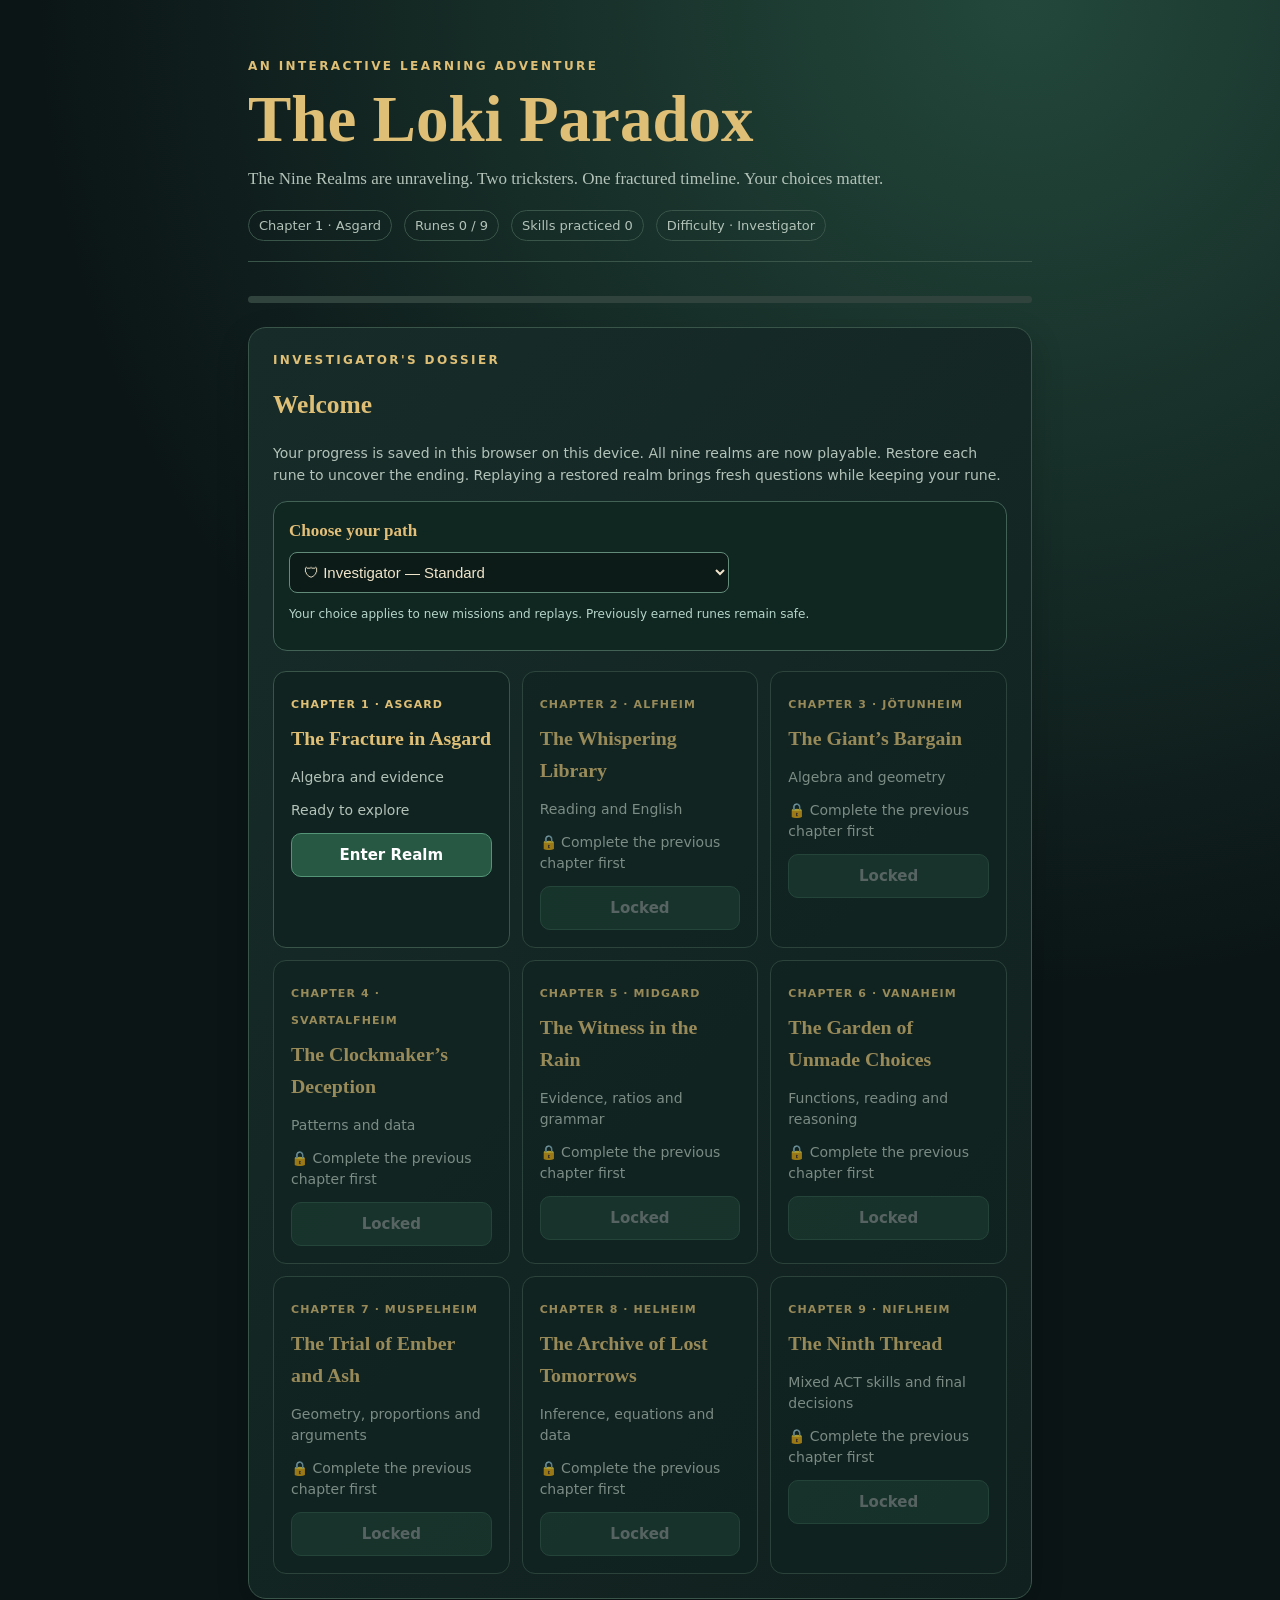
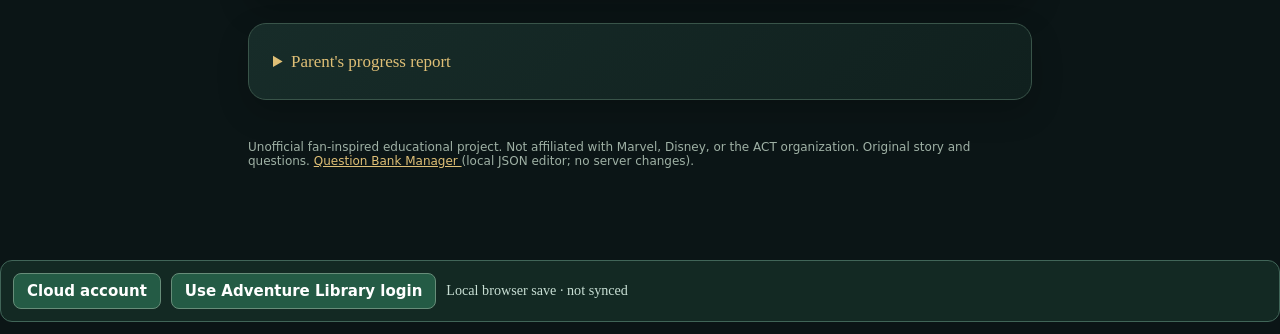
==== commit ad89a07a: "Add files via upload" ====
--- a/loki/index.html
+++ b/loki/index.html
@@ -1,11 +1,474 @@
-<!doctype html><html lang="en"><head><meta charset="utf-8"><meta name="viewport" content="width=device-width,initial-scale=1"><title>The Loki Paradox — Nine Realms</title><style>:root{color-scheme:dark;--bg:#0b1516;--panel:#142624;--line:#395449;--gold:#dfbf76;--ink:#f3eddc;--muted:#b3c3b9;--green:#4fbb91}*{box-sizing:border-box}body{margin:0;background:radial-gradient(circle at 80% 0,#23483b,transparent 45%),var(--bg);color:var(--ink);font:17px/1.6 Georgia,serif}main{max-width:820px;margin:0 auto;padding:30px 18px 80px}.eyebrow{font:700 12px/1.4 system-ui;letter-spacing:.2em;color:var(--gold);text-transform:uppercase}h1{font-size:clamp(38px,7vw,65px);line-height:1.05;margin:10px 0;color:var(--gold)}h2{color:var(--gold);line-height:1.2}p{margin:12px 0}header{padding:28px 0 20px;border-bottom:1px solid var(--line)}.sub{color:var(--muted)}.panel{background:linear-gradient(135deg,#172c29,#10201e);border:1px solid var(--line);border-radius:18px;padding:24px;margin:24px 0;box-shadow:0 12px 32px #0003}.actions{display:flex;flex-wrap:wrap;gap:10px;margin-top:22px}button{background:#275844;border:1px solid #549577;border-radius:10px;color:white;padding:12px 17px;cursor:pointer;font:600 15px system-ui}button:hover,button:focus-visible{background:#387658;outline:2px solid var(--gold);outline-offset:2px}button.secondary{background:transparent;border-color:#657b6d}button:disabled{opacity:.45;cursor:not-allowed}.topnav{display:flex;justify-content:flex-end;gap:10px;margin-top:16px}.topnav button{font-size:13px;padding:9px 13px}.menu-note{color:var(--muted);font:14px/1.6 system-ui}input{background:#0c1a19;border:1px solid #718d7d;border-radius:8px;padding:12px;color:white;font:inherit;width:100%;max-width:360px}.choices{display:grid;grid-template-columns:repeat(auto-fit,minmax(220px,1fr));gap:10px;margin-top:20px}.choices button{text-align:left;background:#19332d;min-height:64px}.choices button.selected{border-color:var(--gold);background:#385039}.feedback{border-left:3px solid var(--gold);padding:12px 16px;margin:18px 0;background:#25352d}.success{border-color:var(--green)}.bad{border-color:#e7a176}.stats{display:flex;flex-wrap:wrap;gap:12px;color:var(--muted);font:13px system-ui;margin-top:18px}.stats span{border:1px solid var(--line);padding:7px 10px;border-radius:30px}.hidden{display:none}.rune{font-size:55px;color:var(--gold);text-align:center}.small{font:13px/1.5 system-ui;color:var(--muted)}.progress{height:7px;background:#30443d;border-radius:20px;overflow:hidden;margin:18px 0}.progress>div{height:100%;background:var(--gold);transition:width .3s}.art{height:180px;display:grid;place-items:center;background:radial-gradient(ellipse at center,#4d805a44,transparent 70%);font-size:110px;text-shadow:0 0 35px #6edca366}.story{white-space:pre-line}footer{font:12px system-ui;color:#9fb1a5;margin-top:40px}summary{cursor:pointer;color:var(--gold)}@media(max-width:550px){.panel{padding:18px}main{padding:18px 14px}}.chapter-grid{display:grid;grid-template-columns:repeat(auto-fit,minmax(210px,1fr));gap:12px;margin-top:18px}.chapter-card{padding:17px;border:1px solid var(--line);border-radius:13px;background:#102320}.chapter-card h3{color:var(--gold);margin:7px 0}.chapter-card p{font:14px/1.5 system-ui;color:var(--muted)}.chapter-card button{width:100%}.chapter-card.locked{opacity:.65}.rune-earned{display:flex;align-items:center;gap:11px;color:var(--gold)!important}.rune-earned .rune-mark{font:36px/1 Georgia,serif;color:var(--gold);text-shadow:0 0 15px #dfbf7666;min-width:40px;text-align:center}.rune-earned .rune-label{font:13px/1.4 system-ui;color:#c9e3d3}.tag{font:700 11px system-ui;letter-spacing:.1em;text-transform:uppercase;color:var(--gold)}.quote{border-left:3px solid var(--gold);padding-left:15px;margin:18px 0;color:#e8d6a6}.report-table{width:100%;border-collapse:collapse;font:14px/1.6 system-ui}.report-table td{border-bottom:1px solid var(--line);padding:7px 4px}.report-table td:last-child{text-align:right} .difficulty-panel{border:1px solid #426256;border-radius:14px;padding:15px;margin:14px 0 20px;background:#102621}.difficulty-panel label{display:block;font-weight:700;color:#e3bf77;margin-bottom:8px}.difficulty-panel select{background:#0c1b18;color:#f0e5ca;border:1px solid #638b79;border-radius:8px;padding:10px;width:100%;max-width:440px;font-size:15px}.difficulty-panel .small{font-size:12px;color:#b6d5c9}</style><script src="config.js"></script>
-<style>
-.cloudbar{display:flex;align-items:center;gap:10px;flex-wrap:wrap;margin:12px 0;padding:12px;border:1px solid #416558;border-radius:12px;background:#132923}.cloudbar button{border:1px solid #678d79;border-radius:8px;background:#245b45;color:#fff;padding:8px 13px;cursor:pointer}.cloudbar small{color:#c8dfd4}.cloudmodal{border:1px solid #688978;border-radius:14px;background:#142522;color:#fff;max-width:440px;width:calc(100% - 30px);padding:24px}.cloudmodal input{display:block;width:100%;padding:11px;margin:8px 0 14px;background:#091714;color:white;border:1px solid #718b7f;border-radius:7px}.cloudmodal button{padding:10px;margin:5px;border:1px solid #789c87;background:#265b46;color:white;border-radius:7px;cursor:pointer}.cloudmodal p{color:#c4d9ce}.cloudmodal::backdrop{background:#000b}
-</style>
-</head><body><main><header><div class="eyebrow">An interactive learning adventure</div><h1>The Loki Paradox</h1><p class="sub">The Nine Realms are unraveling. Two tricksters. One fractured timeline. Your choices matter.</p><div class="stats"><span id="chapterStat">Chapter 1 · Asgard</span><span id="runeStat">Runes 0 / 9</span><span id="skillStat">Skills practiced 0</span><span id="difficultyStat">Difficulty · Investigator</span></div></header><nav class="topnav"><button id="saveExit" class="secondary" type="button">Save &amp; Exit</button></nav><div class="progress"><div id="bar" style="width:0%"></div></div><section class="panel" id="game" aria-live="polite"></section><details class="panel"><summary>Parent's progress report</summary><div id="report"></div><p class="small">Progress is saved only in this browser on this device. No information is transmitted to a server.</p><button class="secondary" id="reset">Reset adventure</button></details><footer>Unofficial fan-inspired educational project. Not affiliated with Marvel, Disney, or the ACT organization. Original story and questions. <a href="question-manager.html" style="color:var(--gold)">Question Bank Manager</a> (local JSON editor; no server changes).</footer></main><div class="cloudbar"><button type="button" id="cloudButton">Cloud account</button><button type="button" id="libraryConnect">Use Adventure Library login</button><small id="cloudStatus" role="status">Local browser save · not synced</small></div>
-<dialog id="cloudDialog" class="cloudmodal"><h2>Cloud progress</h2><p>Use a nickname and password to sync between devices. No email address needed.</p><label for="cloudUser">Username</label><input id="cloudUser" autocomplete="username" maxlength="60"><label for="cloudPass">Password (12+ characters)</label><input id="cloudPass" type="password" autocomplete="current-password"><div><button id="cloudLogin" type="button">Sign in</button><button id="cloudRegister" type="button">Create account</button><button id="cloudLogout" type="button">Sign out</button><button id="cloudClose" type="button">Close</button></div><p id="cloudMessage" role="status"></p></dialog>
-<script>
-const KEY='loki-paradox-v1';
+<!DOCTYPE html>
+<html lang="en">
+ <head>
+  <meta charset="utf-8"/>
+  <meta content="width=device-width,initial-scale=1" name="viewport"/>
+  <title>
+   The Loki Paradox — Nine Realms
+  </title>
+  <style>
+   :root {
+    color-scheme:dark;
+    --bg:#0b1516;
+    --panel:#142624;
+    --line:#395449;
+    --gold:#dfbf76;
+    --ink:#f3eddc;
+    --muted:#b3c3b9;
+    --green:#4fbb91
+}
+* {
+    box-sizing:border-box
+}
+body {
+    margin:0;
+    background:radial-gradient(circle at 80% 0,#23483b,transparent 45%),var(--bg);
+    color:var(--ink);
+    font:17px/1.6 Georgia,serif
+}
+main {
+    max-width:820px;
+    margin:0 auto;
+    padding:30px 18px 80px
+}
+.eyebrow {
+    font:700 12px/1.4 system-ui;
+    letter-spacing:.2em;
+    color:var(--gold);
+    text-transform:uppercase
+}
+h1 {
+    font-size:clamp(38px,7vw,65px);
+    line-height:1.05;
+    margin:10px 0;
+    color:var(--gold)
+}
+h2 {
+    color:var(--gold);
+    line-height:1.2
+}
+p {
+    margin:12px 0
+}
+header {
+    padding:28px 0 20px;
+    border-bottom:1px solid var(--line)
+}
+.sub {
+    color:var(--muted)
+}
+.panel {
+    background:linear-gradient(135deg,#172c29,#10201e);
+    border:1px solid var(--line);
+    border-radius:18px;
+    padding:24px;
+    margin:24px 0;
+    box-shadow:0 12px 32px #0003
+}
+.actions {
+    display:flex;
+    flex-wrap:wrap;
+    gap:10px;
+    margin-top:22px
+}
+button {
+    background:#275844;
+    border:1px solid #549577;
+    border-radius:10px;
+    color:white;
+    padding:12px 17px;
+    cursor:pointer;
+    font:600 15px system-ui
+}
+button:hover,button:focus-visible {
+    background:#387658;
+    outline:2px solid var(--gold);
+    outline-offset:2px
+}
+button.secondary {
+    background:transparent;
+    border-color:#657b6d
+}
+button:disabled {
+    opacity:.45;
+    cursor:not-allowed
+}
+.topnav {
+    display:flex;
+    justify-content:flex-end;
+    gap:10px;
+    margin-top:16px
+}
+.topnav button {
+    font-size:13px;
+    padding:9px 13px
+}
+.menu-note {
+    color:var(--muted);
+    font:14px/1.6 system-ui
+}
+input {
+    background:#0c1a19;
+    border:1px solid #718d7d;
+    border-radius:8px;
+    padding:12px;
+    color:white;
+    font:inherit;
+    width:100%;
+    max-width:360px
+}
+.choices {
+    display:grid;
+    grid-template-columns:repeat(auto-fit,minmax(220px,1fr));
+    gap:10px;
+    margin-top:20px
+}
+.choices button {
+    text-align:left;
+    background:#19332d;
+    min-height:64px
+}
+.choices button.selected {
+    border-color:var(--gold);
+    background:#385039
+}
+.feedback {
+    border-left:3px solid var(--gold);
+    padding:12px 16px;
+    margin:18px 0;
+    background:#25352d
+}
+.success {
+    border-color:var(--green)
+}
+.bad {
+    border-color:#e7a176
+}
+.stats {
+    display:flex;
+    flex-wrap:wrap;
+    gap:12px;
+    color:var(--muted);
+    font:13px system-ui;
+    margin-top:18px
+}
+.stats span {
+    border:1px solid var(--line);
+    padding:7px 10px;
+    border-radius:30px
+}
+.hidden {
+    display:none
+}
+.rune {
+    font-size:55px;
+    color:var(--gold);
+    text-align:center
+}
+.small {
+    font:13px/1.5 system-ui;
+    color:var(--muted)
+}
+.progress {
+    height:7px;
+    background:#30443d;
+    border-radius:20px;
+    overflow:hidden;
+    margin:18px 0
+}
+.progress>div {
+    height:100%;
+    background:var(--gold);
+    transition:width .3s
+}
+.art {
+    height:180px;
+    display:grid;
+    place-items:center;
+    background:radial-gradient(ellipse at center,#4d805a44,transparent 70%);
+    font-size:110px;
+    text-shadow:0 0 35px #6edca366
+}
+.story {
+    white-space:pre-line
+}
+footer {
+    font:12px system-ui;
+    color:#9fb1a5;
+    margin-top:40px
+}
+summary {
+    cursor:pointer;
+    color:var(--gold)
+}
+@media(max-width:550px) {
+    .panel {
+        padding:18px
+    }
+    main {
+        padding:18px 14px
+    }
+}
+.chapter-grid {
+    display:grid;
+    grid-template-columns:repeat(auto-fit,minmax(210px,1fr));
+    gap:12px;
+    margin-top:18px
+}
+.chapter-card {
+    padding:17px;
+    border:1px solid var(--line);
+    border-radius:13px;
+    background:#102320
+}
+.chapter-card h3 {
+    color:var(--gold);
+    margin:7px 0
+}
+.chapter-card p {
+    font:14px/1.5 system-ui;
+    color:var(--muted)
+}
+.chapter-card button {
+    width:100%
+}
+.chapter-card.locked {
+    opacity:.65
+}
+.rune-earned {
+    display:flex;
+    align-items:center;
+    gap:11px;
+    color:var(--gold)!important
+}
+.rune-earned .rune-mark {
+    font:36px/1 Georgia,serif;
+    color:var(--gold);
+    text-shadow:0 0 15px #dfbf7666;
+    min-width:40px;
+    text-align:center
+}
+.rune-earned .rune-label {
+    font:13px/1.4 system-ui;
+    color:#c9e3d3
+}
+.tag {
+    font:700 11px system-ui;
+    letter-spacing:.1em;
+    text-transform:uppercase;
+    color:var(--gold)
+}
+.quote {
+    border-left:3px solid var(--gold);
+    padding-left:15px;
+    margin:18px 0;
+    color:#e8d6a6
+}
+.report-table {
+    width:100%;
+    border-collapse:collapse;
+    font:14px/1.6 system-ui
+}
+.report-table td {
+    border-bottom:1px solid var(--line);
+    padding:7px 4px
+}
+.report-table td:last-child {
+    text-align:right
+}
+.difficulty-panel {
+    border:1px solid #426256;
+    border-radius:14px;
+    padding:15px;
+    margin:14px 0 20px;
+    background:#102621
+}
+.difficulty-panel label {
+    display:block;
+    font-weight:700;
+    color:#e3bf77;
+    margin-bottom:8px
+}
+.difficulty-panel select {
+    background:#0c1b18;
+    color:#f0e5ca;
+    border:1px solid #638b79;
+    border-radius:8px;
+    padding:10px;
+    width:100%;
+    max-width:440px;
+    font-size:15px
+}
+.difficulty-panel .small {
+    font-size:12px;
+    color:#b6d5c9
+}
+  </style>
+  <script src="config.js">
+  </script>
+  <style>
+   .cloudbar {
+    display:flex;
+    align-items:center;
+    gap:10px;
+    flex-wrap:wrap;
+    margin:12px 0;
+    padding:12px;
+    border:1px solid #416558;
+    border-radius:12px;
+    background:#132923
+}
+.cloudbar button {
+    border:1px solid #678d79;
+    border-radius:8px;
+    background:#245b45;
+    color:#fff;
+    padding:8px 13px;
+    cursor:pointer
+}
+.cloudbar small {
+    color:#c8dfd4
+}
+.cloudmodal {
+    border:1px solid #688978;
+    border-radius:14px;
+    background:#142522;
+    color:#fff;
+    max-width:440px;
+    width:calc(100% - 30px);
+    padding:24px
+}
+.cloudmodal input {
+    display:block;
+    width:100%;
+    padding:11px;
+    margin:8px 0 14px;
+    background:#091714;
+    color:white;
+    border:1px solid #718b7f;
+    border-radius:7px
+}
+.cloudmodal button {
+    padding:10px;
+    margin:5px;
+    border:1px solid #789c87;
+    background:#265b46;
+    color:white;
+    border-radius:7px;
+    cursor:pointer
+}
+.cloudmodal p {
+    color:#c4d9ce
+}
+.cloudmodal::backdrop {
+    background:#000b
+}
+  </style>
+ </head>
+ <body>
+  <main>
+   <header>
+    <div class="eyebrow">
+     An interactive learning adventure
+    </div>
+    <h1>
+     The Loki Paradox
+    </h1>
+    <p class="sub">
+     The Nine Realms are unraveling. Two tricksters. One fractured timeline. Your choices matter.
+    </p>
+    <div class="stats">
+     <span id="chapterStat">
+      Chapter 1 · Asgard
+     </span>
+     <span id="runeStat">
+      Runes 0 / 9
+     </span>
+     <span id="skillStat">
+      Skills practiced 0
+     </span>
+     <span id="difficultyStat">
+      Difficulty · Investigator
+     </span>
+    </div>
+   </header>
+   <nav class="topnav">
+    <button class="secondary" id="saveExit" type="button">
+     Save &amp; Exit
+    </button>
+   </nav>
+   <div class="progress">
+    <div id="bar" style="width:0%">
+    </div>
+   </div>
+   <section aria-live="polite" class="panel" id="game">
+   </section>
+   <details class="panel">
+    <summary>
+     Parent's progress report
+    </summary>
+    <div id="report">
+    </div>
+    <p class="small">
+     Progress is saved only in this browser on this device. No information is transmitted to a server.
+    </p>
+    <button class="secondary" id="reset">
+     Reset adventure
+    </button>
+   </details>
+   <footer>
+    Unofficial fan-inspired educational project. Not affiliated with Marvel, Disney, or the ACT organization. Original story and questions.
+    <a href="question-manager.html" style="color:var(--gold)">
+     Question Bank Manager
+    </a>
+    (local JSON editor; no server changes).
+   </footer>
+  </main>
+  <div class="cloudbar">
+   <button id="cloudButton" type="button">
+    Cloud account
+   </button>
+   <button id="libraryConnect" type="button">
+    Use Adventure Library login
+   </button>
+   <small id="cloudStatus" role="status">
+    Local browser save · not synced
+   </small>
+  </div>
+  <dialog class="cloudmodal" id="cloudDialog">
+   <h2>
+    Cloud progress
+   </h2>
+   <p>
+    Use a nickname and password to sync between devices. No email address needed.
+   </p>
+   <label for="cloudUser">
+    Username
+   </label>
+   <input autocomplete="username" id="cloudUser" maxlength="60"/>
+   <label for="cloudPass">
+    Password (12+ characters)
+   </label>
+   <input autocomplete="current-password" id="cloudPass" type="password"/>
+   <div>
+    <button id="cloudLogin" type="button">
+     Sign in
+    </button>
+    <button id="cloudRegister" type="button">
+     Create account
+    </button>
+    <button id="cloudLogout" type="button">
+     Sign out
+    </button>
+    <button id="cloudClose" type="button">
+     Close
+    </button>
+   </div>
+   <p id="cloudMessage" role="status">
+   </p>
+  </dialog>
+  <script>
+   const KEY='loki-paradox-v1';
 const chapters=[
 {realm:'Asgard',name:'The Fracture in Asgard',rune:'ᚨ',theme:'Algebra and evidence',intro:`A doorway of green fire opens beneath your feet. When the world steadies, you stand in a hall threaded with golden light. A man in a rumpled TVA jacket studies a glowing device. Beside him, a figure in ancient Asgardian armor examines a cracked rune.\n\n“Wonderful,” says the first. “They sent us an investigator.”\n\n“An investigator who might actually be useful,” replies the second.\n\nThey both turn toward you.`,choices:['Ask why either Loki should be trusted.','Demand to see the broken rune.','Ask what happened to Yggdrasil.'],replies:['“Excellent instinct,” says the armored Loki. “Distrust is healthy.” The TVA Loki sighs. “In moderation.”','“Direct. I approve,” says the TVA Loki. “You approve of anything that moves the conversation along,” replies the other.','“Someone cut a thread at the roots,” says the armored Loki. “And naturally,” adds the TVA Loki, “everyone suspects us.”'],puzzles:[
 {skill:'Algebra I · Linear equations',title:'The Broken Coordinate',story:'The first seal is inscribed with a numerical ward. “A child could solve this,” says the TVA Loki. His mythic counterpart raises an eyebrow. “Then you should have no difficulty.”',question:'3x + 7 = 28. What is x?',answers:['5','7','9','12'],correct:1,hint:'Undo the addition first: subtract 7 from both sides.',explain:'3x + 7 = 28 → 3x = 21 → x = 7.'},
@@ -118,8 +581,9 @@
  questionBank=b.questions.filter(q=>q&&typeof q.id==='string'&&Number.isInteger(q.chapter)&&Number.isInteger(q.slot)&&['apprentice','investigator','challenge'].includes(q.difficulty)&&Array.isArray(q.answers)&&q.answers.length===4&&Number.isInteger(q.correct)&&q.correct>=0&&q.correct<4);
  render();
 }).catch(e=>{console.warn('Using built-in questions:',e);render();});
-</script><script>
-// Cloud sync layer: browser saves remain available offline; cloud writes are revision-checked.
+  </script>
+  <script>
+   // Cloud sync layer: browser saves remain available offline; cloud writes are revision-checked.
 (()=>{
  const api=String(window.LOKI_API_BASE||'').replace(/\/$/,'');
  const $=id=>document.getElementById(id);
@@ -233,5 +697,8 @@
  if(token&&api){reconcile().catch(e=>{if(e.status===401)clearSession();else info('Cloud unavailable · local progress safe')})}
  else if(!api)info('Local save · configure API for cloud sync');
 })();
-</script>
-<script src="learning-telemetry.js" defer></script></body></html>+  </script>
+  <script defer="" src="learning-telemetry.js">
+  </script>
+ </body>
+</html>
